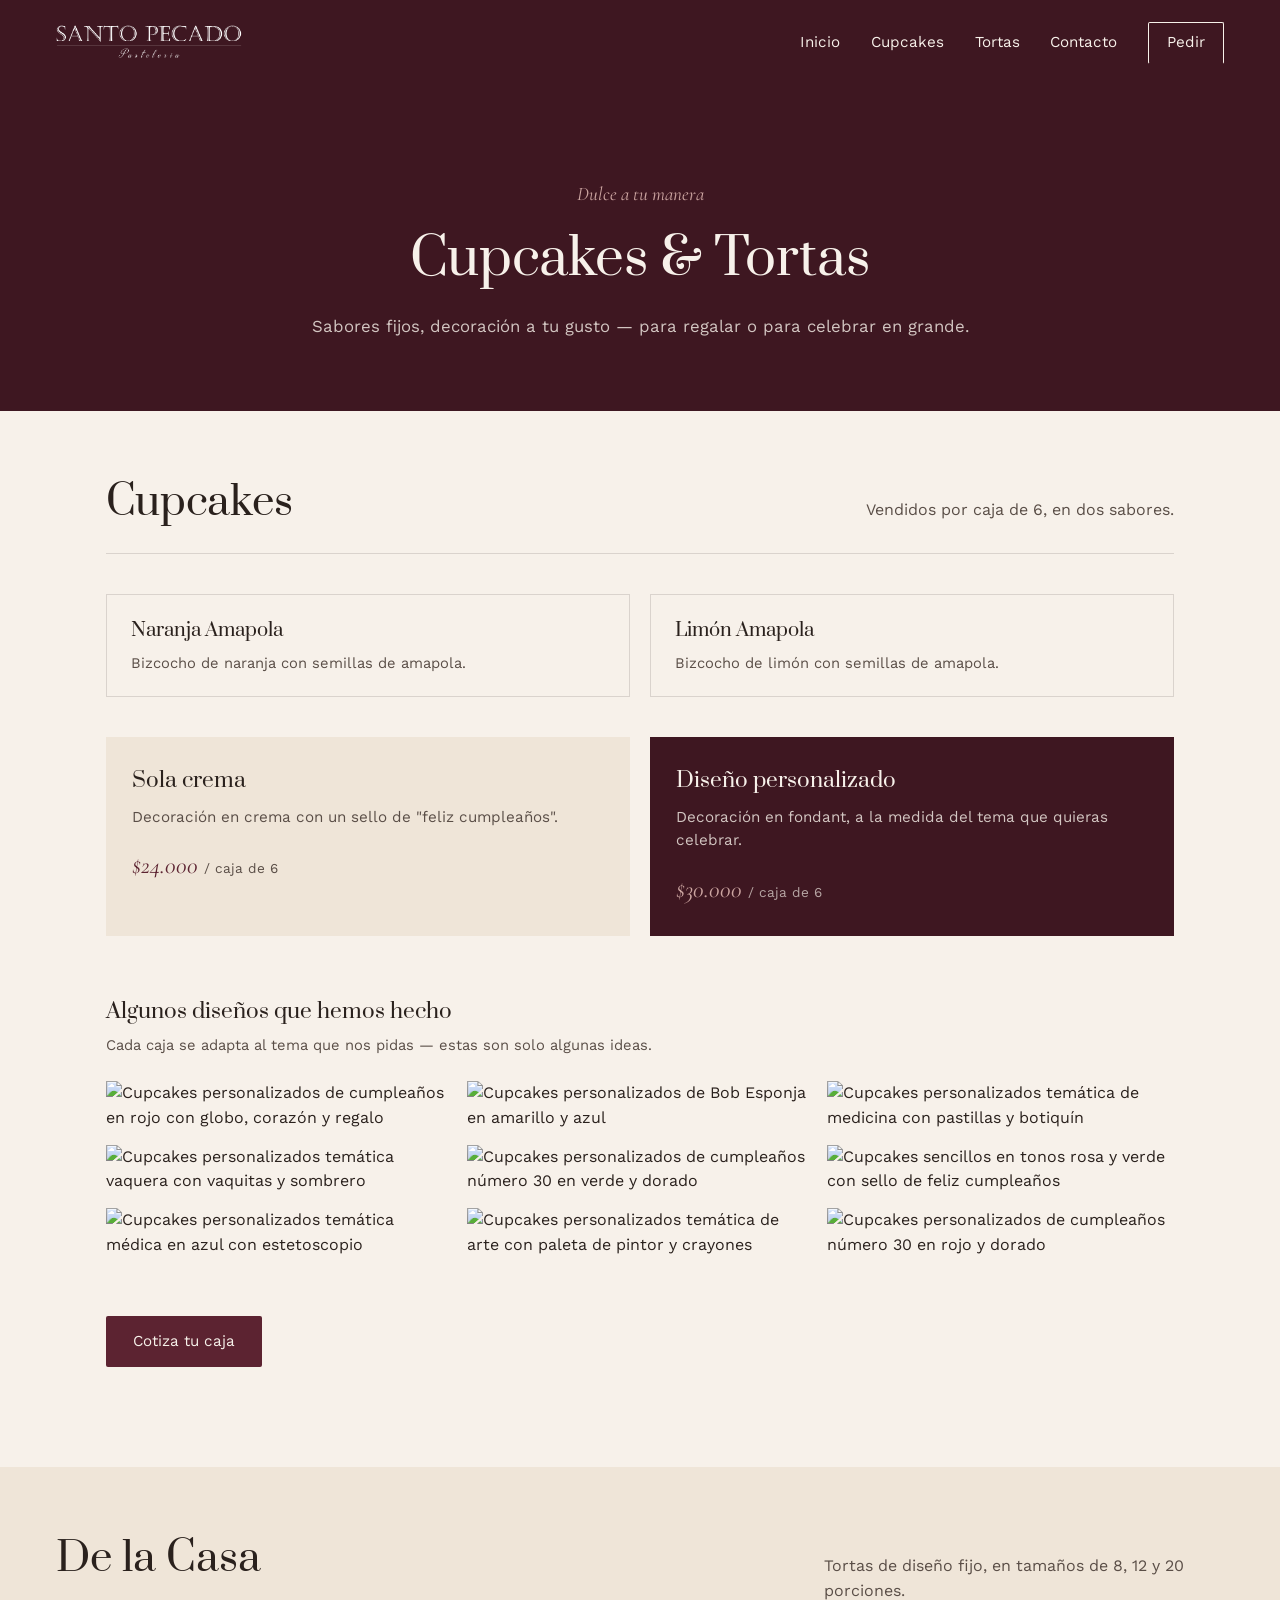
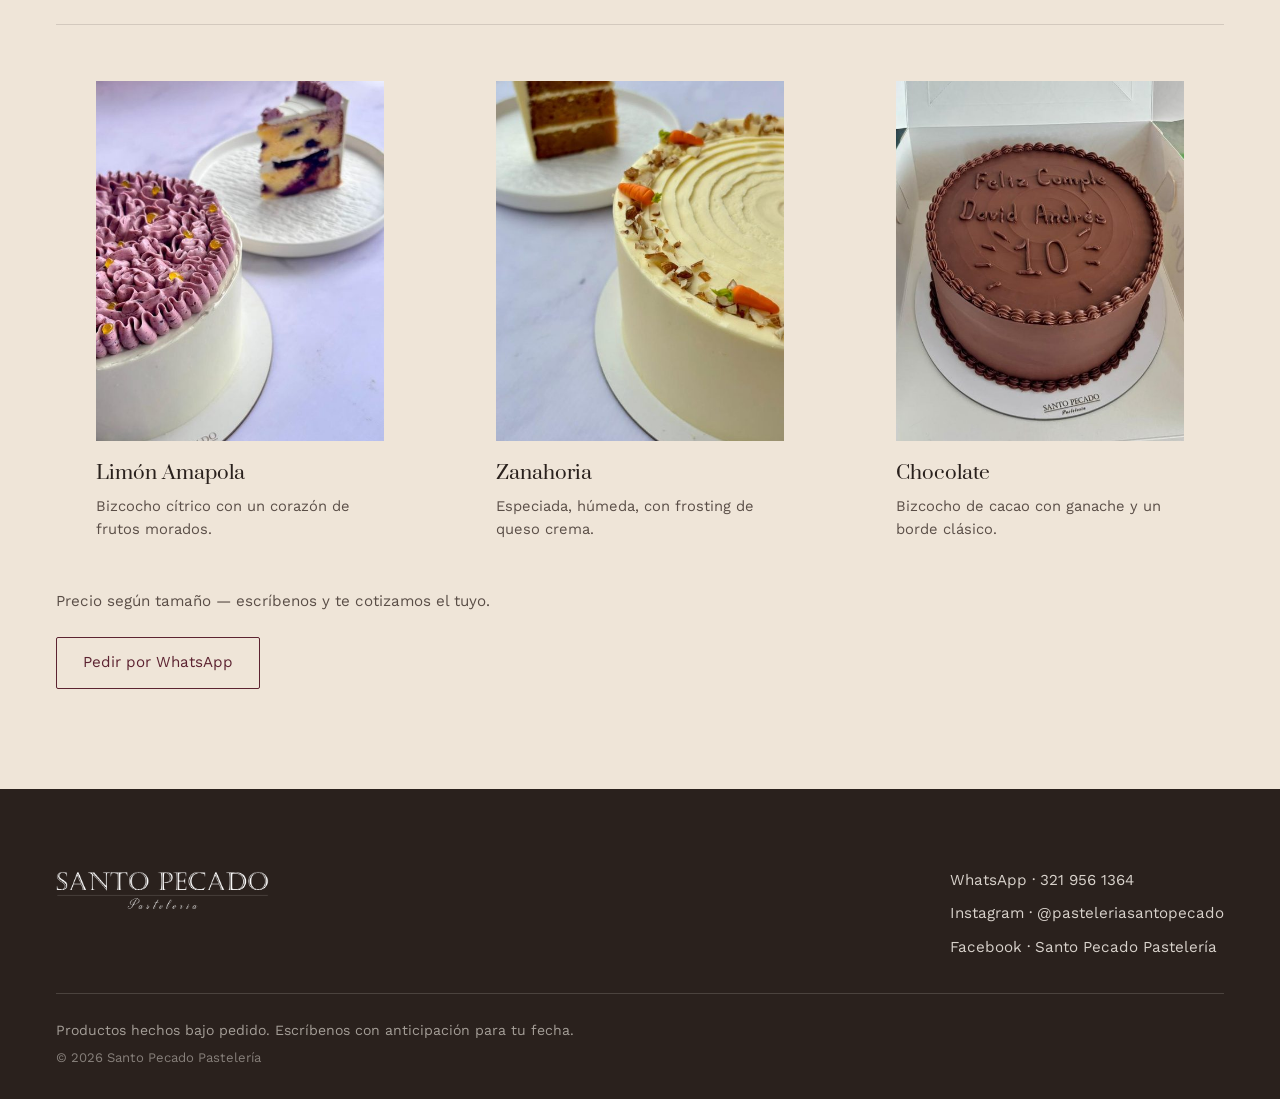
==== productos.html @ 5c71f937 "Add files via upload" ====
<!DOCTYPE html>
<html lang="es">
<head>
<meta charset="UTF-8">
<meta name="viewport" content="width=device-width, initial-scale=1.0">
<title>Cupcakes & Tortas — Santo Pecado Pastelería</title>
<meta name="description" content="Sabores, precios y diseños de cupcakes y tortas de Santo Pecado Pastelería.">
<link rel="preconnect" href="https://fonts.googleapis.com">
<link rel="preconnect" href="https://fonts.gstatic.com" crossorigin>
<link href="https://fonts.googleapis.com/css2?family=Prata&family=Cormorant+Garamond:ital,wght@0,400;0,500;1,400;1,500&family=Work+Sans:wght@300;400;500;600&display=swap" rel="stylesheet">
<link rel="stylesheet" href="styles.css">
</head>
<body>

<header class="site-header" id="siteHeader">
  <a href="index.html" class="wordmark">
    <img src="assets/logo-light.png" alt="Santo Pecado Pastelería" class="logo-img logo-on-dark">
    <img src="assets/logo-dark.png" alt="Santo Pecado Pastelería" class="logo-img logo-on-light">
  </a>
  <button class="nav-toggle" id="navToggle" aria-label="Abrir menú" aria-expanded="false">
    <span></span><span></span><span></span>
  </button>
  <nav class="site-nav" id="siteNav">
    <a href="index.html">Inicio</a>
    <a href="#cupcakes">Cupcakes</a>
    <a href="#tortas">Tortas</a>
    <a href="index.html#contacto">Contacto</a>
    <a href="https://wa.me/573219561364?text=Hola%20Santo%20Pecado%2C%20quiero%20hacer%20un%20pedido" class="nav-cta" target="_blank" rel="noopener">Pedir</a>
  </nav>
</header>

<main id="top">

  <section class="page-hero">
    <div class="page-hero-inner">
      <p class="eyebrow-script">Dulce a tu manera</p>
      <h1>Cupcakes &amp; Tortas</h1>
      <p class="hero-copy-dark">Sabores fijos, decoración a tu gusto — para regalar o para celebrar en grande.</p>
    </div>
  </section>

  <section class="section" id="cupcakes">
    <div class="section-head">
      <h2>Cupcakes</h2>
      <p>Vendidos por caja de 6, en dos sabores.</p>
    </div>

    <div class="flavor-row">
      <div class="flavor-chip">
        <h3>Naranja Amapola</h3>
        <p>Bizcocho de naranja con semillas de amapola.</p>
      </div>
      <div class="flavor-chip">
        <h3>Limón Amapola</h3>
        <p>Bizcocho de limón con semillas de amapola.</p>
      </div>
    </div>

    <div class="cc-pricing">
      <article class="cc-price-card">
        <h3>Sola crema</h3>
        <p>Decoración en crema con un sello de "feliz cumpleaños".</p>
        <span class="price">$24.000 <small>/ caja de 6</small></span>
      </article>
      <article class="cc-price-card featured">
        <h3>Diseño personalizado</h3>
        <p>Decoración en fondant, a la medida del tema que quieras celebrar.</p>
        <span class="price">$30.000 <small>/ caja de 6</small></span>
      </article>
    </div>

    <div class="gallery-head">
      <h3>Algunos diseños que hemos hecho</h3>
      <p>Cada caja se adapta al tema que nos pidas — estas son solo algunas ideas.</p>
    </div>
    <div class="cc-gallery">
      <img src="assets/cupcakes/cc-rojo-cumple.jpg" alt="Cupcakes personalizados de cumpleaños en rojo con globo, corazón y regalo" loading="lazy">
      <img src="assets/cupcakes/cc-vaquero.jpg" alt="Cupcakes personalizados temática vaquera con vaquitas y sombrero" loading="lazy">
      <img src="assets/cupcakes/cc-medico.jpg" alt="Cupcakes personalizados temática médica en azul con estetoscopio" loading="lazy">
      <img src="assets/cupcakes/cc-bobesponja.jpg" alt="Cupcakes personalizados de Bob Esponja en amarillo y azul" loading="lazy">
      <img src="assets/cupcakes/cc-verde-30.jpg" alt="Cupcakes personalizados de cumpleaños número 30 en verde y dorado" loading="lazy">
      <img src="assets/cupcakes/cc-arte.jpg" alt="Cupcakes personalizados temática de arte con paleta de pintor y crayones" loading="lazy">
      <img src="assets/cupcakes/cc-medicina.jpg" alt="Cupcakes personalizados temática de medicina con pastillas y botiquín" loading="lazy">
      <img src="assets/cupcakes/cc-sencillo.jpg" alt="Cupcakes sencillos en tonos rosa y verde con sello de feliz cumpleaños" loading="lazy">
      <img src="assets/cupcakes/cc-rojo-30.jpg" alt="Cupcakes personalizados de cumpleaños número 30 en rojo y dorado" loading="lazy">
    </div>

    <a href="https://wa.me/573219561364?text=Hola%2C%20quiero%20cotizar%20una%20caja%20de%20cupcakes%20personalizados" class="btn btn-primary-dark" target="_blank" rel="noopener">Cotiza tu caja</a>
  </section>

  <section class="section alt" id="tortas">
    <div class="section-head">
      <h2>De la Casa</h2>
      <p>Tortas de diseño fijo, en tamaños de 8, 12 y 20 porciones.</p>
    </div>
    <div class="cake-grid">

      <figure class="cake-card">
        <img src="assets/torta-limonarandano.jpg" alt="Torta de limón y arándano con frosting morado" loading="lazy">
        <figcaption><h3>Limón Amapola</h3><p>Bizcocho cítrico con un corazón de frutos morados.</p></figcaption>
      </figure>

      <figure class="cake-card">
        <img src="assets/torta-zanahoria.jpg" alt="Torta de zanahoria decorada con nueces y zanahorias de mazapán" loading="lazy">
        <figcaption><h3>Zanahoria</h3><p>Especiada, húmeda, con frosting de queso crema.</p></figcaption>
      </figure>

      <figure class="cake-card">
        <img src="assets/torta-chocolate.jpg" alt="Torta de chocolate con borde decorado" loading="lazy">
        <figcaption><h3>Chocolate</h3><p>Bizcocho de cacao con ganache y un borde clásico.</p></figcaption>
      </figure>

    </div>
    <p class="note">Precio según tamaño — escríbenos y te cotizamos el tuyo.</p>
    <a href="https://wa.me/573219561364?text=Hola%2C%20quiero%20cotizar%20una%20torta" class="btn btn-ghost-dark" target="_blank" rel="noopener">Pedir por WhatsApp</a>
  </section>

</main>

<footer class="site-footer" id="contacto">
  <div class="footer-main">
    <div class="footer-word">
      <img src="assets/logo-light.png" alt="Santo Pecado Pastelería" class="footer-logo">
    </div>
    <div class="footer-links">
      <a href="https://wa.me/573219561364" target="_blank" rel="noopener">WhatsApp · 321 956 1364</a>
      <a href="https://instagram.com/pasteleriasantopecado" target="_blank" rel="noopener">Instagram · @pasteleriasantopecado</a>
      <a href="https://www.facebook.com/" target="_blank" rel="noopener">Facebook · Santo Pecado Pastelería</a>
    </div>
  </div>
  <p class="footer-note">Productos hechos bajo pedido. Escríbenos con anticipación para tu fecha.</p>
  <p class="footer-copy">© 2026 Santo Pecado Pastelería</p>
</footer>

<script src="script.js"></script>
</body>
</html>
---- styles.css ----
:root {
  --cream: #F7F1EA;
  --cream-alt: #EFE5D8;
  --ink: #2A211D;
  --ink-soft: #5A4E47;
  --wine: #5C2331;
  --wine-dark: #3E1721;
  --rose: #CDA6A2;
  --brass: #A9895F;
  --line: rgba(42, 33, 29, 0.14);
  --max: 1180px;
}

* { box-sizing: border-box; }

@media (prefers-reduced-motion: reduce) {
  * { animation: none !important; transition: none !important; }
}

html { scroll-behavior: smooth; }

body {
  margin: 0;
  background: var(--cream);
  color: var(--ink);
  font-family: 'Work Sans', sans-serif;
  font-weight: 400;
  line-height: 1.55;
  -webkit-font-smoothing: antialiased;
}

h1, h2, h3 {
  font-family: 'Prata', serif;
  font-weight: 400;
  color: var(--ink);
  margin: 0;
}

a { color: inherit; text-decoration: none; }

img { display: block; max-width: 100%; }

/* ---------- Header ---------- */

.site-header {
  position: fixed;
  top: 0; left: 0; right: 0;
  z-index: 50;
  display: flex;
  align-items: center;
  justify-content: space-between;
  padding: 22px clamp(20px, 5vw, 56px);
  background: transparent;
  transition: background-color 0.35s ease, padding 0.35s ease, box-shadow 0.35s ease;
}

.site-header.scrolled {
  background: rgba(247, 241, 234, 0.94);
  backdrop-filter: blur(6px);
  padding-top: 14px;
  padding-bottom: 14px;
  box-shadow: 0 1px 0 var(--line);
}

.wordmark { display: flex; align-items: center; }

.logo-img { height: 40px; width: auto; display: block; }
.logo-on-light { display: none; }
.site-header.scrolled .logo-on-dark { display: none; }
.site-header.scrolled .logo-on-light { display: block; }

.site-nav {
  display: flex;
  align-items: center;
  gap: clamp(16px, 2.4vw, 34px);
  font-size: 0.95rem;
  color: var(--cream);
}
.site-header.scrolled .site-nav { color: var(--ink); }

.site-nav a { padding: 4px 0; border-bottom: 1px solid transparent; }
.site-nav a:hover { border-bottom-color: currentColor; }

.nav-cta {
  border: 1px solid currentColor;
  padding: 8px 18px !important;
  border-radius: 2px;
}
.nav-cta:hover { background: currentColor; color: var(--wine); }
.site-header.scrolled .nav-cta:hover { color: var(--cream); }

.nav-toggle {
  display: none;
  flex-direction: column;
  justify-content: center;
  gap: 5px;
  width: 34px; height: 34px;
  background: none;
  border: none;
  cursor: pointer;
  padding: 0;
}
.nav-toggle span {
  display: block;
  height: 1px;
  background: var(--cream);
  width: 100%;
}
.site-header.scrolled .nav-toggle span { background: var(--ink); }

/* ---------- Hero ---------- */

.hero {
  position: relative;
  min-height: 100svh;
  display: flex;
  align-items: flex-end;
  overflow: hidden;
}
.hero-img {
  position: absolute;
  inset: 0;
  width: 100%; height: 100%;
  object-fit: cover;
  object-position: center 30%;
}
.hero-scrim {
  position: absolute;
  inset: 0;
  background: linear-gradient(0deg, rgba(20,10,13,0.72) 0%, rgba(20,10,13,0.35) 42%, rgba(20,10,13,0.12) 65%, rgba(20,10,13,0.28) 100%);
}
.hero-content {
  position: relative;
  z-index: 2;
  color: var(--cream);
  max-width: 620px;
  padding: 0 clamp(20px, 5vw, 56px) clamp(56px, 9vh, 108px);
}
.eyebrow-script {
  font-family: 'Cormorant Garamond', serif;
  font-style: italic;
  font-size: 1.2rem;
  color: var(--rose);
  margin: 0 0 10px;
}
.hero h1 {
  font-size: clamp(2.4rem, 6vw, 4rem);
  line-height: 1.08;
  margin-bottom: 20px;
}
.hero-copy {
  font-size: 1.05rem;
  max-width: 46ch;
  color: rgba(247,241,234,0.9);
  margin: 0 0 30px;
}
.hero-actions { display: flex; gap: 14px; flex-wrap: wrap; }

.btn {
  display: inline-block;
  padding: 13px 26px;
  font-size: 0.95rem;
  border-radius: 2px;
  border: 1px solid transparent;
}
.btn-primary { background: var(--cream); color: var(--wine-dark); }
.btn-primary:hover { background: var(--rose); }
.btn-ghost { border-color: rgba(247,241,234,0.7); color: var(--cream); }
.btn-ghost:hover { background: rgba(247,241,234,0.12); }
.btn-light { border: 1px solid var(--cream); color: var(--cream); margin-top: 8px; }
.btn-light:hover { background: var(--cream); color: var(--wine-dark); }

/* ---------- Intro ---------- */

.intro {
  max-width: 720px;
  margin: 0 auto;
  padding: clamp(70px, 10vw, 120px) 24px clamp(40px, 6vw, 60px);
  text-align: center;
}
.intro-text {
  font-family: 'Cormorant Garamond', serif;
  font-style: italic;
  font-size: clamp(1.25rem, 2.4vw, 1.6rem);
  line-height: 1.5;
  color: var(--ink-soft);
  margin: 0;
}
.divider { display: flex; justify-content: center; margin-top: 40px; }
.divider span {
  width: 60px; height: 1px;
  background: var(--brass);
}

/* ---------- Secondary page hero ---------- */

.page-hero {
  background: var(--wine-dark);
  padding: clamp(150px, 20vh, 220px) clamp(20px, 5vw, 56px) clamp(60px, 8vh, 90px);
  text-align: center;
}
.page-hero-inner { max-width: 680px; margin: 0 auto; }
.page-hero h1 {
  color: var(--cream);
  font-size: clamp(2.2rem, 5vw, 3.2rem);
  margin-bottom: 14px;
}
.hero-copy-dark { color: rgba(247,241,234,0.8); margin: 0; font-size: 1.05rem; }
.page-hero .eyebrow-script { justify-content: center; display: block; }

/* ---------- Cupcakes page ---------- */

.flavor-row {
  display: grid;
  grid-template-columns: repeat(2, 1fr);
  gap: 20px;
  margin-bottom: 40px;
}
.flavor-chip {
  border: 1px solid var(--line);
  padding: 22px 24px;
}
.flavor-chip h3 { font-size: 1.15rem; margin-bottom: 6px; }
.flavor-chip p { margin: 0; color: var(--ink-soft); font-size: 0.92rem; }

.cc-pricing {
  display: grid;
  grid-template-columns: repeat(2, 1fr);
  gap: 20px;
  margin-bottom: 60px;
}
.cc-price-card {
  padding: 28px 26px;
  background: var(--cream-alt);
}
.cc-price-card.featured { background: var(--wine-dark); }
.cc-price-card h3 { font-size: 1.3rem; margin-bottom: 8px; }
.cc-price-card.featured h3 { color: var(--cream); }
.cc-price-card p { color: var(--ink-soft); margin: 0 0 18px; font-size: 0.95rem; }
.cc-price-card.featured p { color: rgba(247,241,234,0.8); }
.cc-price-card .price { font-size: 1.5rem; }
.cc-price-card.featured .price { color: var(--rose); }
.cc-price-card .price small { font-family: 'Work Sans', sans-serif; font-style: normal; font-size: 0.85rem; color: var(--ink-soft); }
.cc-price-card.featured .price small { color: rgba(247,241,234,0.65); }

.gallery-head { margin-bottom: 24px; }
.gallery-head h3 { font-size: 1.3rem; margin-bottom: 6px; }
.gallery-head p { margin: 0; color: var(--ink-soft); font-size: 0.92rem; }

.cc-gallery {
  columns: 3 220px;
  column-gap: 14px;
  margin-bottom: 44px;
}
.cc-gallery img {
  width: 100%;
  margin-bottom: 14px;
  break-inside: avoid;
}

.btn-primary-dark { background: var(--wine); color: var(--cream); }
.btn-primary-dark:hover { background: var(--wine-dark); }
.btn-ghost-dark { border: 1px solid var(--wine); color: var(--wine); margin-top: 8px; }
.btn-ghost-dark:hover { background: var(--wine); color: var(--cream); }

/* ---------- Sections generic ---------- */

.section {
  max-width: var(--max);
  margin: 0 auto;
  padding: clamp(40px, 6vw, 60px) clamp(20px, 5vw, 56px) clamp(70px, 8vw, 100px);
}
.section.alt { background: var(--cream-alt); max-width: none; }
.section.alt > * { max-width: var(--max); margin-left: auto; margin-right: auto; }

.section-head {
  display: flex;
  justify-content: space-between;
  align-items: baseline;
  flex-wrap: wrap;
  gap: 8px 24px;
  border-bottom: 1px solid var(--line);
  padding-bottom: 20px;
  margin-bottom: 40px;
}
.section-head h2 { font-size: clamp(1.9rem, 3.4vw, 2.5rem); }
.section-head p { margin: 0; color: var(--ink-soft); max-width: 40ch; }
.section-head.light { border-bottom-color: rgba(247,241,234,0.25); }
.section-head.light h2, .section-head.light p { color: var(--cream); }
.section-head.light p { opacity: 0.85; }

/* ---------- Los Pecados (galletas) ---------- */

.cookie-row {
  display: grid;
  grid-template-columns: repeat(4, 1fr);
  gap: clamp(18px, 2.4vw, 30px);
}
.cookie-card { border-bottom: 1px solid var(--line); padding-bottom: 18px; }
.cookie-img {
  aspect-ratio: 4/5;
  overflow: hidden;
  margin-bottom: 16px;
  background: var(--cream-alt);
}
.cookie-img img { width: 100%; height: 100%; object-fit: cover; }
.cookie-card h3 { font-size: 1.15rem; margin-bottom: 6px; }
.cookie-card p { font-size: 0.92rem; color: var(--ink-soft); margin: 0 0 10px; min-height: 3em; }
.price { font-family: 'Cormorant Garamond', serif; font-style: italic; font-size: 1.1rem; color: var(--wine); }
.price-inline { font-family: 'Cormorant Garamond', serif; font-style: italic; color: var(--wine); }
.note { margin-top: 34px; color: var(--ink-soft); font-size: 0.95rem; }
.inline-link { color: var(--wine); border-bottom: 1px solid var(--rose); }
.inline-link:hover { border-bottom-color: var(--wine); }

/* ---------- De la Casa (tortas) ---------- */

.cake-grid {
  display: grid;
  grid-template-columns: repeat(3, 1fr);
  gap: clamp(20px, 2.6vw, 32px);
}
.cake-card img { aspect-ratio: 4/5; object-fit: cover; width: 100%; margin-bottom: 18px; }
.cake-card h3 { font-size: 1.2rem; margin-bottom: 6px; }
.cake-card p { margin: 0; color: var(--ink-soft); font-size: 0.92rem; }

/* ---------- Detalles ---------- */

.detalles-grid {
  display: grid;
  grid-template-columns: 1.4fr 1fr;
  gap: clamp(20px, 2.6vw, 32px);
}
.detalle-card img { width: 100%; height: 100%; object-fit: cover; aspect-ratio: 4/3; }
.detalle-card figcaption { margin-top: 18px; }
.detalle-card h3 { font-size: 1.2rem; margin-bottom: 6px; }
.detalle-card p { margin: 0; color: var(--ink-soft); font-size: 0.95rem; max-width: 34ch; }

/* ---------- A Medida (feature) ---------- */

.feature {
  background: var(--wine-dark);
  padding: clamp(60px, 8vw, 100px) clamp(20px, 5vw, 56px);
}
.feature .section-head { max-width: var(--max); margin: 0 auto 40px; }
.medida-grid {
  max-width: var(--max);
  margin: 0 auto;
  display: grid;
  grid-template-columns: repeat(3, 1fr);
  gap: clamp(14px, 2vw, 22px);
}
.medida-grid figure { margin: 0; overflow: hidden; }
.medida-grid img { width: 100%; aspect-ratio: 3/4; object-fit: cover; }
.feature .btn-light { max-width: var(--max); margin-left: auto; margin-right: auto; display: block; width: max-content; margin-top: 44px; }

/* ---------- Essence ---------- */

.essence {
  max-width: var(--max);
  margin: 0 auto;
  padding: clamp(60px, 8vw, 100px) clamp(20px, 5vw, 56px);
  display: grid;
  grid-template-columns: 1.4fr 1fr;
  gap: clamp(30px, 5vw, 60px);
  align-items: start;
}
.essence-text h2 { font-size: clamp(1.9rem, 3.2vw, 2.4rem); margin-bottom: 18px; }
.essence-text p { font-size: 1.05rem; color: var(--ink-soft); max-width: 58ch; }
.essence-text em { font-style: italic; color: var(--wine); }
.values {
  list-style: none;
  margin: 8px 0 0;
  padding: 0;
  border-top: 1px solid var(--line);
}
.values li {
  padding: 14px 0;
  border-bottom: 1px solid var(--line);
  font-family: 'Cormorant Garamond', serif;
  font-size: 1.15rem;
  color: var(--ink-soft);
}

/* ---------- Footer ---------- */

.site-footer {
  background: var(--ink);
  color: var(--cream);
  padding: clamp(50px, 7vw, 80px) clamp(20px, 5vw, 56px) 30px;
}
.footer-main {
  max-width: var(--max);
  margin: 0 auto;
  display: flex;
  justify-content: space-between;
  align-items: flex-start;
  flex-wrap: wrap;
  gap: 30px;
  padding-bottom: 34px;
  border-bottom: 1px solid rgba(247,241,234,0.16);
}
.footer-word { display: flex; flex-direction: column; }
.footer-logo { height: 46px; width: auto; }
.footer-links { display: flex; flex-direction: column; gap: 10px; font-size: 0.95rem; }
.footer-links a { opacity: 0.85; }
.footer-links a:hover { opacity: 1; text-decoration: underline; }
.footer-note {
  max-width: var(--max);
  margin: 26px auto 6px;
  color: rgba(247,241,234,0.6);
  font-size: 0.88rem;
}
.footer-copy {
  max-width: var(--max);
  margin: 0 auto;
  color: rgba(247,241,234,0.45);
  font-size: 0.82rem;
}

/* ---------- Responsive ---------- */

@media (max-width: 900px) {
  .cookie-row { grid-template-columns: repeat(2, 1fr); }
  .cake-grid { grid-template-columns: 1fr 1fr; }
  .cake-grid .cake-card:last-child { grid-column: span 2; }
  .cake-grid .cake-card:last-child img { aspect-ratio: 16/9; }
  .medida-grid { grid-template-columns: repeat(3, 1fr); }
  .essence { grid-template-columns: 1fr; }
}

@media (max-width: 720px) {
  .nav-toggle { display: flex; }
  .site-nav {
    position: fixed;
    top: 0; right: 0;
    height: 100vh;
    width: min(78vw, 320px);
    background: var(--wine-dark);
    color: var(--cream);
    flex-direction: column;
    align-items: flex-start;
    justify-content: center;
    gap: 26px;
    padding: 40px;
    transform: translateX(100%);
    transition: transform 0.4s ease;
  }
  .site-nav.open { transform: translateX(0); }
  .site-nav a { color: var(--cream); font-size: 1.1rem; }
  .nav-cta { align-self: flex-start; }

  .detalles-grid { grid-template-columns: 1fr; }
  .flavor-row { grid-template-columns: 1fr; }
  .cc-pricing { grid-template-columns: 1fr; }
  .cc-gallery { columns: 2 160px; }
  .cookie-row { grid-template-columns: repeat(2, 1fr); }
  .cake-grid { grid-template-columns: 1fr; }
  .cake-grid .cake-card:last-child { grid-column: auto; }
  .cake-grid .cake-card:last-child img { aspect-ratio: 4/5; }
  .medida-grid { grid-template-columns: 1fr; }
  .footer-main { flex-direction: column; }
}
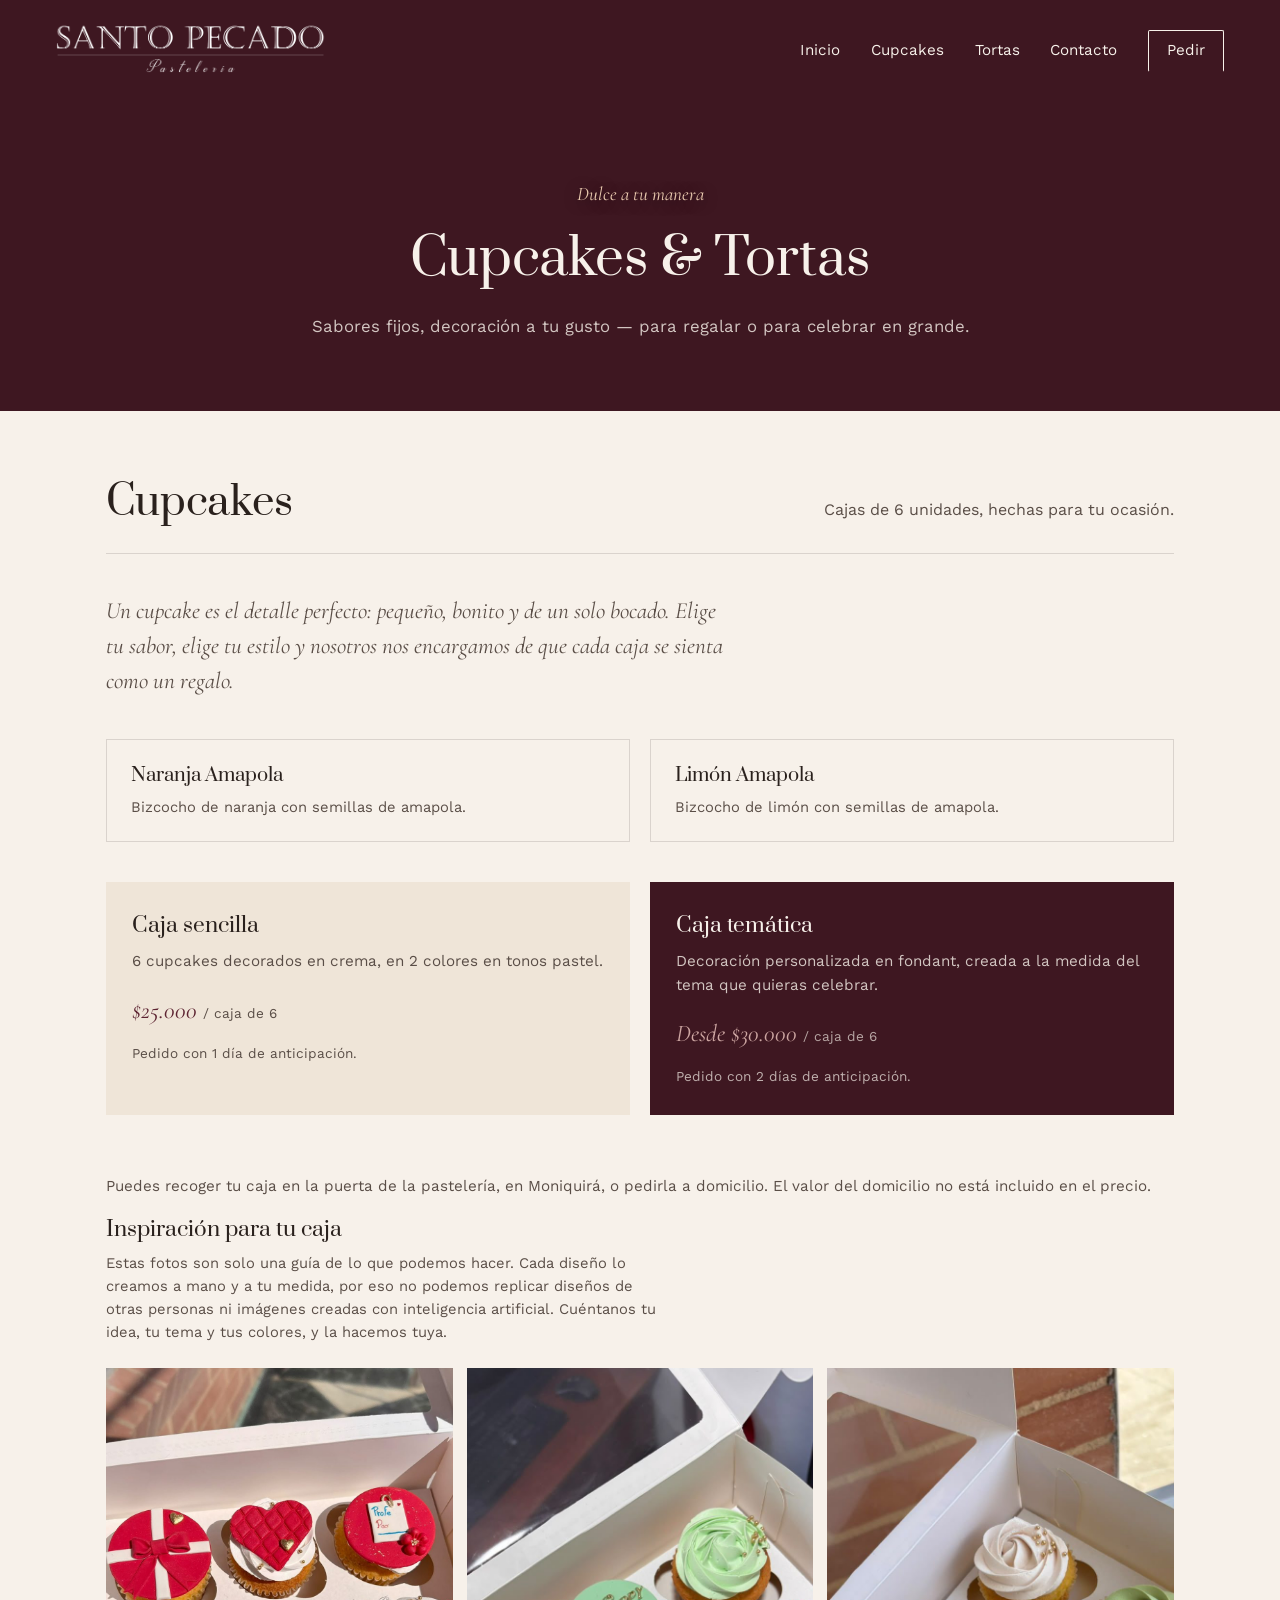
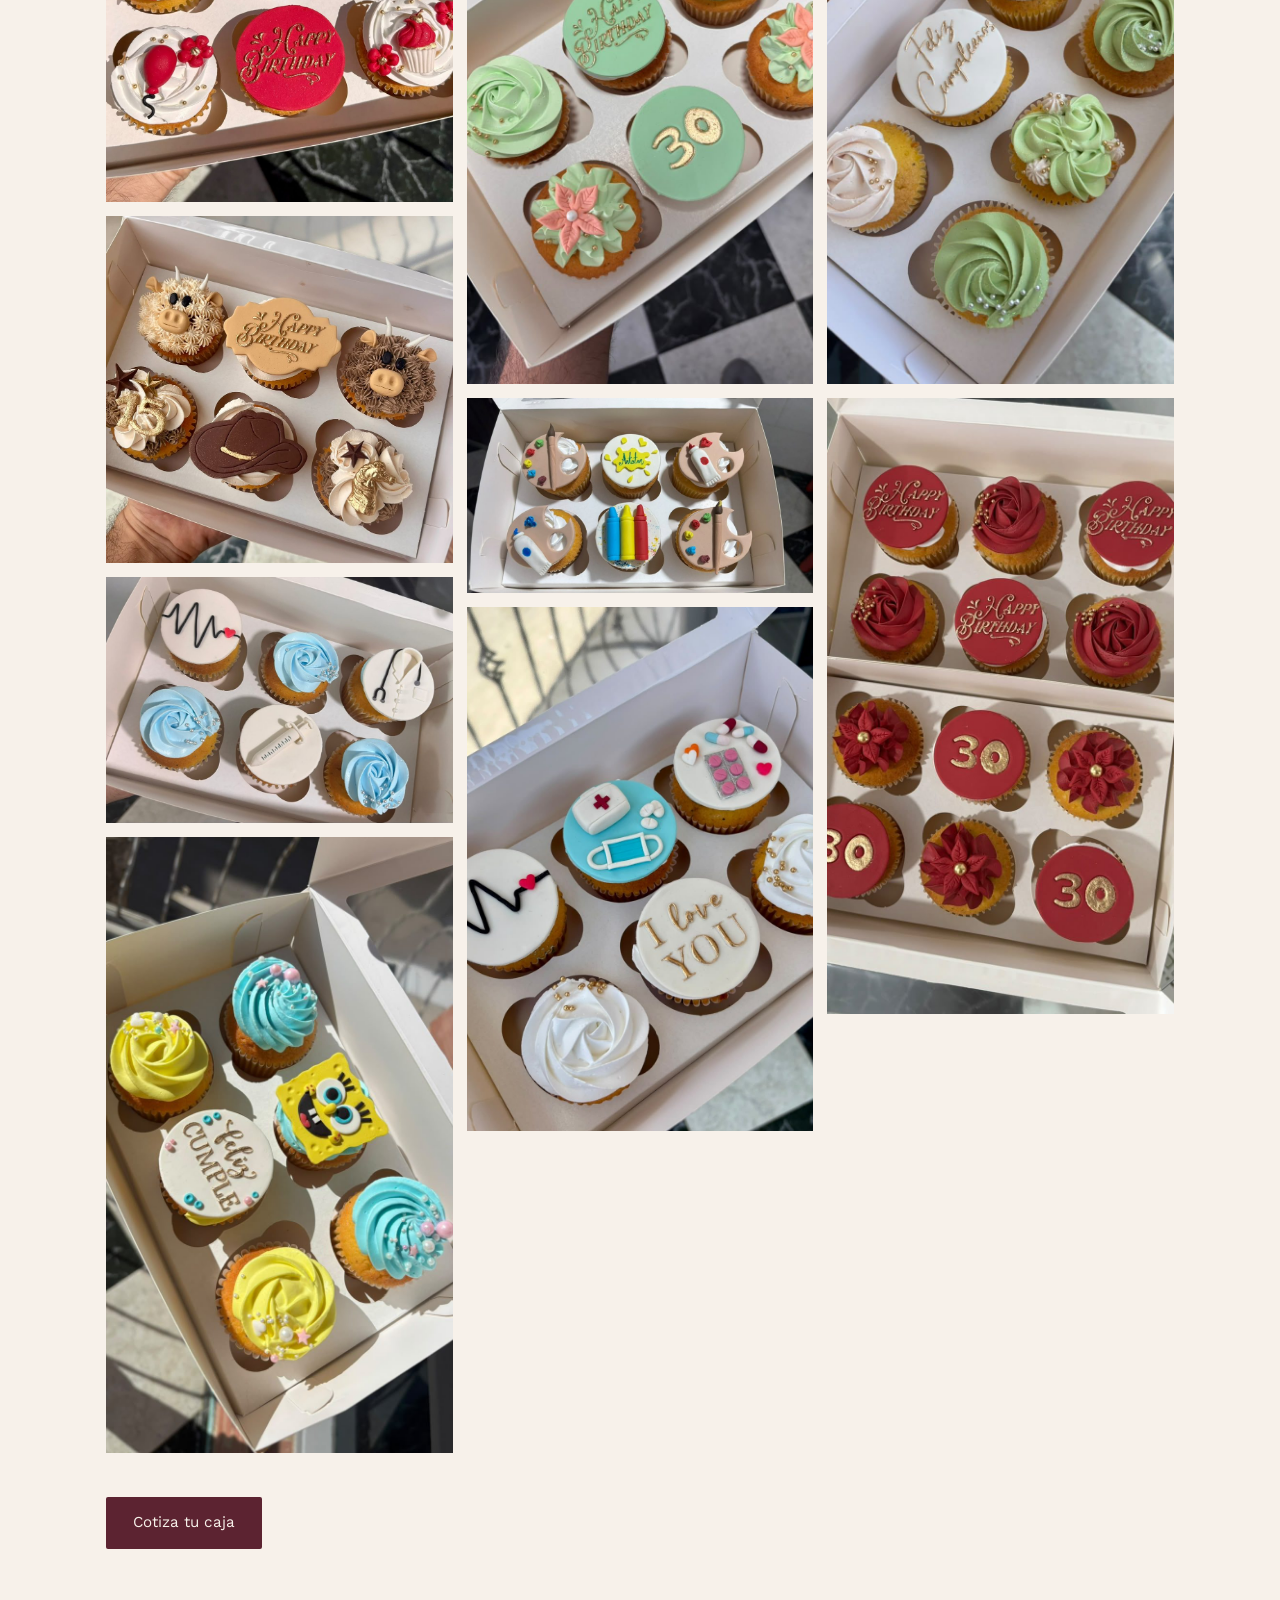
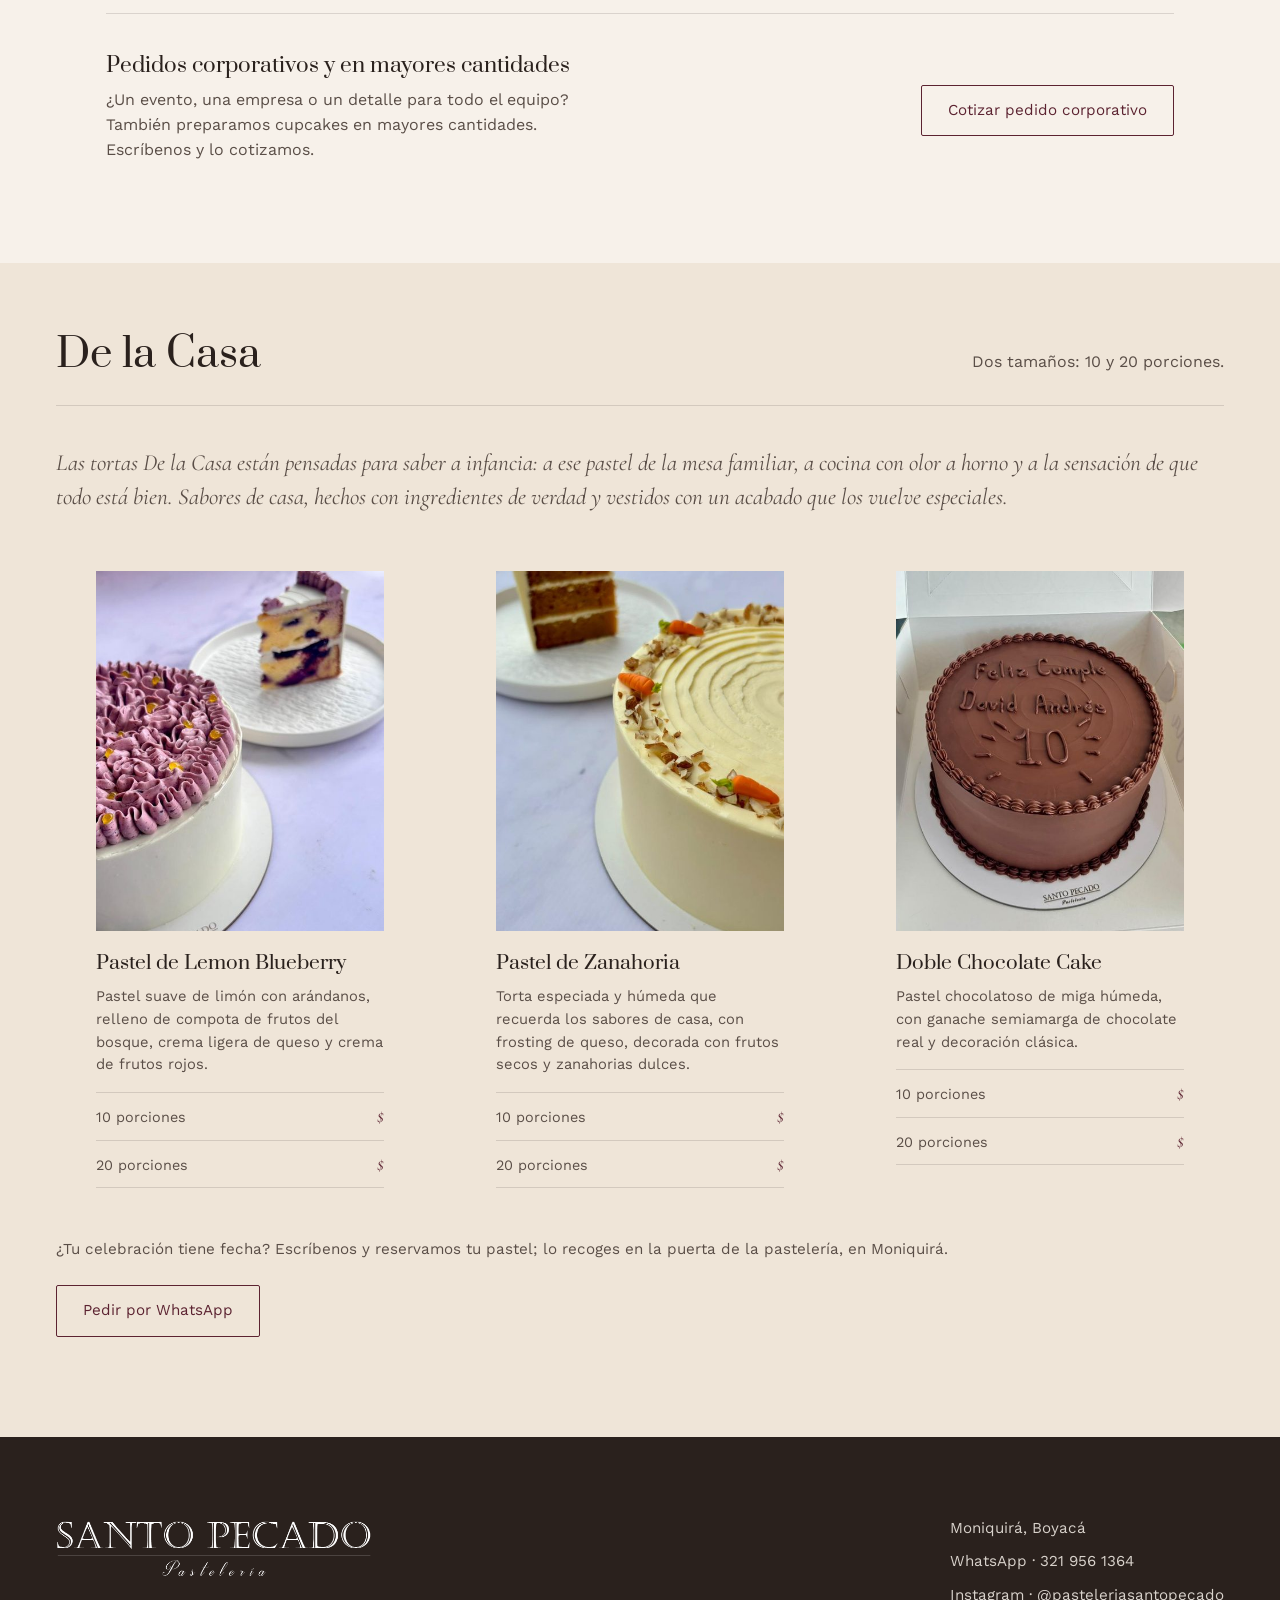
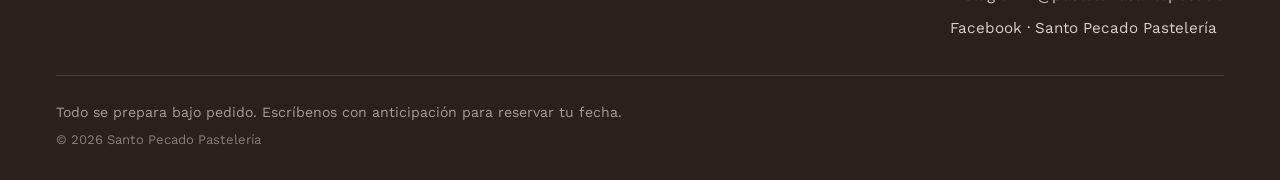
==== commit 92f0b88a: "Add files via upload" ====
--- a/productos.html
+++ b/productos.html
@@ -42,8 +42,10 @@
   <section class="section" id="cupcakes">
     <div class="section-head">
       <h2>Cupcakes</h2>
-      <p>Vendidos por caja de 6, en dos sabores.</p>
+      <p>Cajas de 6 unidades, hechas para tu ocasión.</p>
     </div>
+
+    <p class="section-lead">Un cupcake es el detalle perfecto: pequeño, bonito y de un solo bocado. Elige tu sabor, elige tu estilo y nosotros nos encargamos de que cada caja se sienta como un regalo.</p>
 
     <div class="flavor-row">
       <div class="flavor-chip">
@@ -58,20 +60,23 @@
 
     <div class="cc-pricing">
       <article class="cc-price-card">
-        <h3>Sola crema</h3>
-        <p>Decoración en crema con un sello de "feliz cumpleaños".</p>
-        <span class="price">$24.000 <small>/ caja de 6</small></span>
+        <h3>Caja sencilla</h3>
+        <p>6 cupcakes decorados en crema, en 2 colores en tonos pastel.</p>
+        <span class="price">$25.000 <small>/ caja de 6</small></span>
+        <span class="lead-time">Pedido con 1 día de anticipación.</span>
       </article>
       <article class="cc-price-card featured">
-        <h3>Diseño personalizado</h3>
-        <p>Decoración en fondant, a la medida del tema que quieras celebrar.</p>
-        <span class="price">$30.000 <small>/ caja de 6</small></span>
+        <h3>Caja temática</h3>
+        <p>Decoración personalizada en fondant, creada a la medida del tema que quieras celebrar.</p>
+        <span class="price">Desde $30.000 <small>/ caja de 6</small></span>
+        <span class="lead-time">Pedido con 2 días de anticipación.</span>
       </article>
     </div>
+    <p class="note">Puedes recoger tu caja en la puerta de la pastelería, en Moniquirá, o pedirla a domicilio. El valor del domicilio no está incluido en el precio.</p>
 
     <div class="gallery-head">
-      <h3>Algunos diseños que hemos hecho</h3>
-      <p>Cada caja se adapta al tema que nos pidas — estas son solo algunas ideas.</p>
+      <h3>Inspiración para tu caja</h3>
+      <p>Estas fotos son solo una guía de lo que podemos hacer. Cada diseño lo creamos a mano y a tu medida, por eso no podemos replicar diseños de otras personas ni imágenes creadas con inteligencia artificial. Cuéntanos tu idea, tu tema y tus colores, y la hacemos tuya.</p>
     </div>
     <div class="cc-gallery">
       <img src="assets/cupcakes/cc-rojo-cumple.jpg" alt="Cupcakes personalizados de cumpleaños en rojo con globo, corazón y regalo" loading="lazy">
@@ -85,33 +90,63 @@
       <img src="assets/cupcakes/cc-rojo-30.jpg" alt="Cupcakes personalizados de cumpleaños número 30 en rojo y dorado" loading="lazy">
     </div>
 
-    <a href="https://wa.me/573219561364?text=Hola%2C%20quiero%20cotizar%20una%20caja%20de%20cupcakes%20personalizados" class="btn btn-primary-dark" target="_blank" rel="noopener">Cotiza tu caja</a>
+    <a href="https://wa.me/573219561364?text=Hola%2C%20quiero%20cotizar%20una%20caja%20de%20cupcakes" class="btn btn-primary-dark" target="_blank" rel="noopener">Cotiza tu caja</a>
+
+    <div class="corp-block">
+      <div>
+        <h3>Pedidos corporativos y en mayores cantidades</h3>
+        <p>¿Un evento, una empresa o un detalle para todo el equipo? También preparamos cupcakes en mayores cantidades. Escríbenos y lo cotizamos.</p>
+      </div>
+      <a href="https://wa.me/573219561364?text=Hola%2C%20quiero%20cotizar%20un%20pedido%20corporativo%20o%20en%20mayor%20cantidad" class="btn btn-ghost-dark" target="_blank" rel="noopener">Cotizar pedido corporativo</a>
+    </div>
   </section>
 
   <section class="section alt" id="tortas">
     <div class="section-head">
       <h2>De la Casa</h2>
-      <p>Tortas de diseño fijo, en tamaños de 8, 12 y 20 porciones.</p>
+      <p>Dos tamaños: 10 y 20 porciones.</p>
     </div>
+    <p class="section-lead">Las tortas De la Casa están pensadas para saber a infancia: a ese pastel de la mesa familiar, a cocina con olor a horno y a la sensación de que todo está bien. Sabores de casa, hechos con ingredientes de verdad y vestidos con un acabado que los vuelve especiales.</p>
     <div class="cake-grid">
 
       <figure class="cake-card">
-        <img src="assets/torta-limonarandano.jpg" alt="Torta de limón y arándano con frosting morado" loading="lazy">
-        <figcaption><h3>Limón Amapola</h3><p>Bizcocho cítrico con un corazón de frutos morados.</p></figcaption>
+        <img src="assets/torta-limonarandano.jpg" alt="Pastel de Lemon Blueberry con crema de frutos rojos" loading="lazy">
+        <figcaption>
+          <h3>Pastel de Lemon Blueberry</h3>
+          <p>Pastel suave de limón con arándanos, relleno de compota de frutos del bosque, crema ligera de queso y crema de frutos rojos.</p>
+          <ul class="cake-sizes">
+            <li><span>10 porciones</span><span class="price-slot">$</span></li>
+            <li><span>20 porciones</span><span class="price-slot">$</span></li>
+          </ul>
+        </figcaption>
       </figure>
 
       <figure class="cake-card">
-        <img src="assets/torta-zanahoria.jpg" alt="Torta de zanahoria decorada con nueces y zanahorias de mazapán" loading="lazy">
-        <figcaption><h3>Zanahoria</h3><p>Especiada, húmeda, con frosting de queso crema.</p></figcaption>
+        <img src="assets/torta-zanahoria.jpg" alt="Pastel de zanahoria decorado con frutos secos y zanahorias dulces" loading="lazy">
+        <figcaption>
+          <h3>Pastel de Zanahoria</h3>
+          <p>Torta especiada y húmeda que recuerda los sabores de casa, con frosting de queso, decorada con frutos secos y zanahorias dulces.</p>
+          <ul class="cake-sizes">
+            <li><span>10 porciones</span><span class="price-slot">$</span></li>
+            <li><span>20 porciones</span><span class="price-slot">$</span></li>
+          </ul>
+        </figcaption>
       </figure>
 
       <figure class="cake-card">
-        <img src="assets/torta-chocolate.jpg" alt="Torta de chocolate con borde decorado" loading="lazy">
-        <figcaption><h3>Chocolate</h3><p>Bizcocho de cacao con ganache y un borde clásico.</p></figcaption>
+        <img src="assets/torta-chocolate.jpg" alt="Doble Chocolate Cake con ganache y decoración clásica" loading="lazy">
+        <figcaption>
+          <h3>Doble Chocolate Cake</h3>
+          <p>Pastel chocolatoso de miga húmeda, con ganache semiamarga de chocolate real y decoración clásica.</p>
+          <ul class="cake-sizes">
+            <li><span>10 porciones</span><span class="price-slot">$</span></li>
+            <li><span>20 porciones</span><span class="price-slot">$</span></li>
+          </ul>
+        </figcaption>
       </figure>
 
     </div>
-    <p class="note">Precio según tamaño — escríbenos y te cotizamos el tuyo.</p>
+    <p class="note">¿Tu celebración tiene fecha? Escríbenos y reservamos tu pastel; lo recoges en la puerta de la pastelería, en Moniquirá.</p>
     <a href="https://wa.me/573219561364?text=Hola%2C%20quiero%20cotizar%20una%20torta" class="btn btn-ghost-dark" target="_blank" rel="noopener">Pedir por WhatsApp</a>
   </section>
 
@@ -123,12 +158,13 @@
       <img src="assets/logo-light.png" alt="Santo Pecado Pastelería" class="footer-logo">
     </div>
     <div class="footer-links">
+      <span class="footer-place">Moniquirá, Boyacá</span>
       <a href="https://wa.me/573219561364" target="_blank" rel="noopener">WhatsApp · 321 956 1364</a>
       <a href="https://instagram.com/pasteleriasantopecado" target="_blank" rel="noopener">Instagram · @pasteleriasantopecado</a>
       <a href="https://www.facebook.com/" target="_blank" rel="noopener">Facebook · Santo Pecado Pastelería</a>
     </div>
   </div>
-  <p class="footer-note">Productos hechos bajo pedido. Escríbenos con anticipación para tu fecha.</p>
+  <p class="footer-note">Todo se prepara bajo pedido. Escríbenos con anticipación para reservar tu fecha.</p>
   <p class="footer-copy">© 2026 Santo Pecado Pastelería</p>
 </footer>
 
--- a/styles.css
+++ b/styles.css
@@ -64,10 +64,11 @@
 
 .wordmark { display: flex; align-items: center; }
 
-.logo-img { height: 40px; width: auto; display: block; }
+.logo-img { height: 58px; width: auto; display: block; }
 .logo-on-light { display: none; }
 .site-header.scrolled .logo-on-dark { display: none; }
 .site-header.scrolled .logo-on-light { display: block; }
+.site-header.scrolled .logo-img { height: 46px; }
 
 .site-nav {
   display: flex;
@@ -127,7 +128,7 @@
 .hero-scrim {
   position: absolute;
   inset: 0;
-  background: linear-gradient(0deg, rgba(20,10,13,0.72) 0%, rgba(20,10,13,0.35) 42%, rgba(20,10,13,0.12) 65%, rgba(20,10,13,0.28) 100%);
+  background: linear-gradient(0deg, rgba(20,10,13,0.88) 0%, rgba(20,10,13,0.55) 45%, rgba(20,10,13,0.2) 68%, rgba(20,10,13,0.35) 100%);
 }
 .hero-content {
   position: relative;
@@ -140,19 +141,22 @@
   font-family: 'Cormorant Garamond', serif;
   font-style: italic;
   font-size: 1.2rem;
-  color: var(--rose);
+  color: #EBCBB0;
+  text-shadow: 0 2px 14px rgba(0,0,0,0.55);
   margin: 0 0 10px;
 }
 .hero h1 {
   font-size: clamp(2.4rem, 6vw, 4rem);
   line-height: 1.08;
   margin-bottom: 20px;
+  text-shadow: 0 2px 18px rgba(0,0,0,0.45);
 }
 .hero-copy {
   font-size: 1.05rem;
   max-width: 46ch;
   color: rgba(247,241,234,0.9);
   margin: 0 0 30px;
+  text-shadow: 0 1px 10px rgba(0,0,0,0.4);
 }
 .hero-actions { display: flex; gap: 14px; flex-wrap: wrap; }
 
@@ -329,8 +333,10 @@
   display: grid;
   grid-template-columns: 1.4fr 1fr;
   gap: clamp(20px, 2.6vw, 32px);
-}
-.detalle-card img { width: 100%; height: 100%; object-fit: cover; aspect-ratio: 4/3; }
+  align-items: start;
+}
+.detalle-card img { width: 100%; object-fit: cover; aspect-ratio: 4/3; display: block; }
+.detalle-card { align-self: start; }
 .detalle-card figcaption { margin-top: 18px; }
 .detalle-card h3 { font-size: 1.2rem; margin-bottom: 6px; }
 .detalle-card p { margin: 0; color: var(--ink-soft); font-size: 0.95rem; max-width: 34ch; }
@@ -400,7 +406,7 @@
   border-bottom: 1px solid rgba(247,241,234,0.16);
 }
 .footer-word { display: flex; flex-direction: column; }
-.footer-logo { height: 46px; width: auto; }
+.footer-logo { height: 68px; width: auto; }
 .footer-links { display: flex; flex-direction: column; gap: 10px; font-size: 0.95rem; }
 .footer-links a { opacity: 0.85; }
 .footer-links a:hover { opacity: 1; text-decoration: underline; }
@@ -416,6 +422,48 @@
   color: rgba(247,241,234,0.45);
   font-size: 0.82rem;
 }
+
+/* ---------- Texto de apertura de sección y precios de tortas ---------- */
+
+.section-lead {
+  font-family: 'Cormorant Garamond', serif;
+  font-style: italic;
+  font-size: clamp(1.2rem, 2.2vw, 1.45rem);
+  line-height: 1.5;
+  color: var(--ink-soft);
+  max-width: 62ch;
+  margin: 0 0 40px;
+}
+.cake-sizes { list-style: none; margin: 16px 0 0; padding: 0; }
+.cake-sizes li {
+  display: flex;
+  justify-content: space-between;
+  align-items: baseline;
+  padding: 9px 0;
+  border-top: 1px solid var(--line);
+  font-size: 0.9rem;
+  color: var(--ink-soft);
+}
+.cake-sizes li:last-child { border-bottom: 1px solid var(--line); }
+.price-slot { font-family: 'Cormorant Garamond', serif; font-style: italic; font-size: 1.15rem; color: var(--wine); }
+
+/* ---------- Cupcakes: anticipación, nota de inspiración y pedidos corporativos ---------- */
+
+.cc-price-card .lead-time { display: block; margin-top: 14px; font-size: 0.85rem; color: var(--ink-soft); }
+.cc-price-card.featured .lead-time { color: rgba(247,241,234,0.7); }
+.gallery-head p { max-width: 62ch; }
+.corp-block {
+  margin-top: 64px;
+  padding-top: 36px;
+  border-top: 1px solid var(--line);
+  display: flex;
+  justify-content: space-between;
+  align-items: center;
+  flex-wrap: wrap;
+  gap: 20px 40px;
+}
+.corp-block h3 { font-size: 1.3rem; margin-bottom: 6px; }
+.corp-block p { margin: 0; color: var(--ink-soft); max-width: 52ch; }
 
 /* ---------- Responsive ---------- */
 
@@ -460,3 +508,18 @@
   .medida-grid { grid-template-columns: 1fr; }
   .footer-main { flex-direction: column; }
 }
+
+/* ---------- Cómo pedir y lugar ---------- */
+
+.how-grid {
+  display: grid;
+  grid-template-columns: repeat(4, 1fr);
+  gap: clamp(20px, 3vw, 36px);
+}
+.how-item { border-top: 1px solid var(--line); padding-top: 18px; }
+.how-item h3 { font-size: 1.1rem; margin-bottom: 8px; }
+.how-item p { margin: 0; color: var(--ink-soft); font-size: 0.92rem; }
+.how-cta { margin-top: 40px; }
+.footer-place { opacity: 0.85; font-size: 0.95rem; }
+@media (max-width: 900px) { .how-grid { grid-template-columns: 1fr 1fr; } }
+@media (max-width: 720px) { .how-grid { grid-template-columns: 1fr; } }
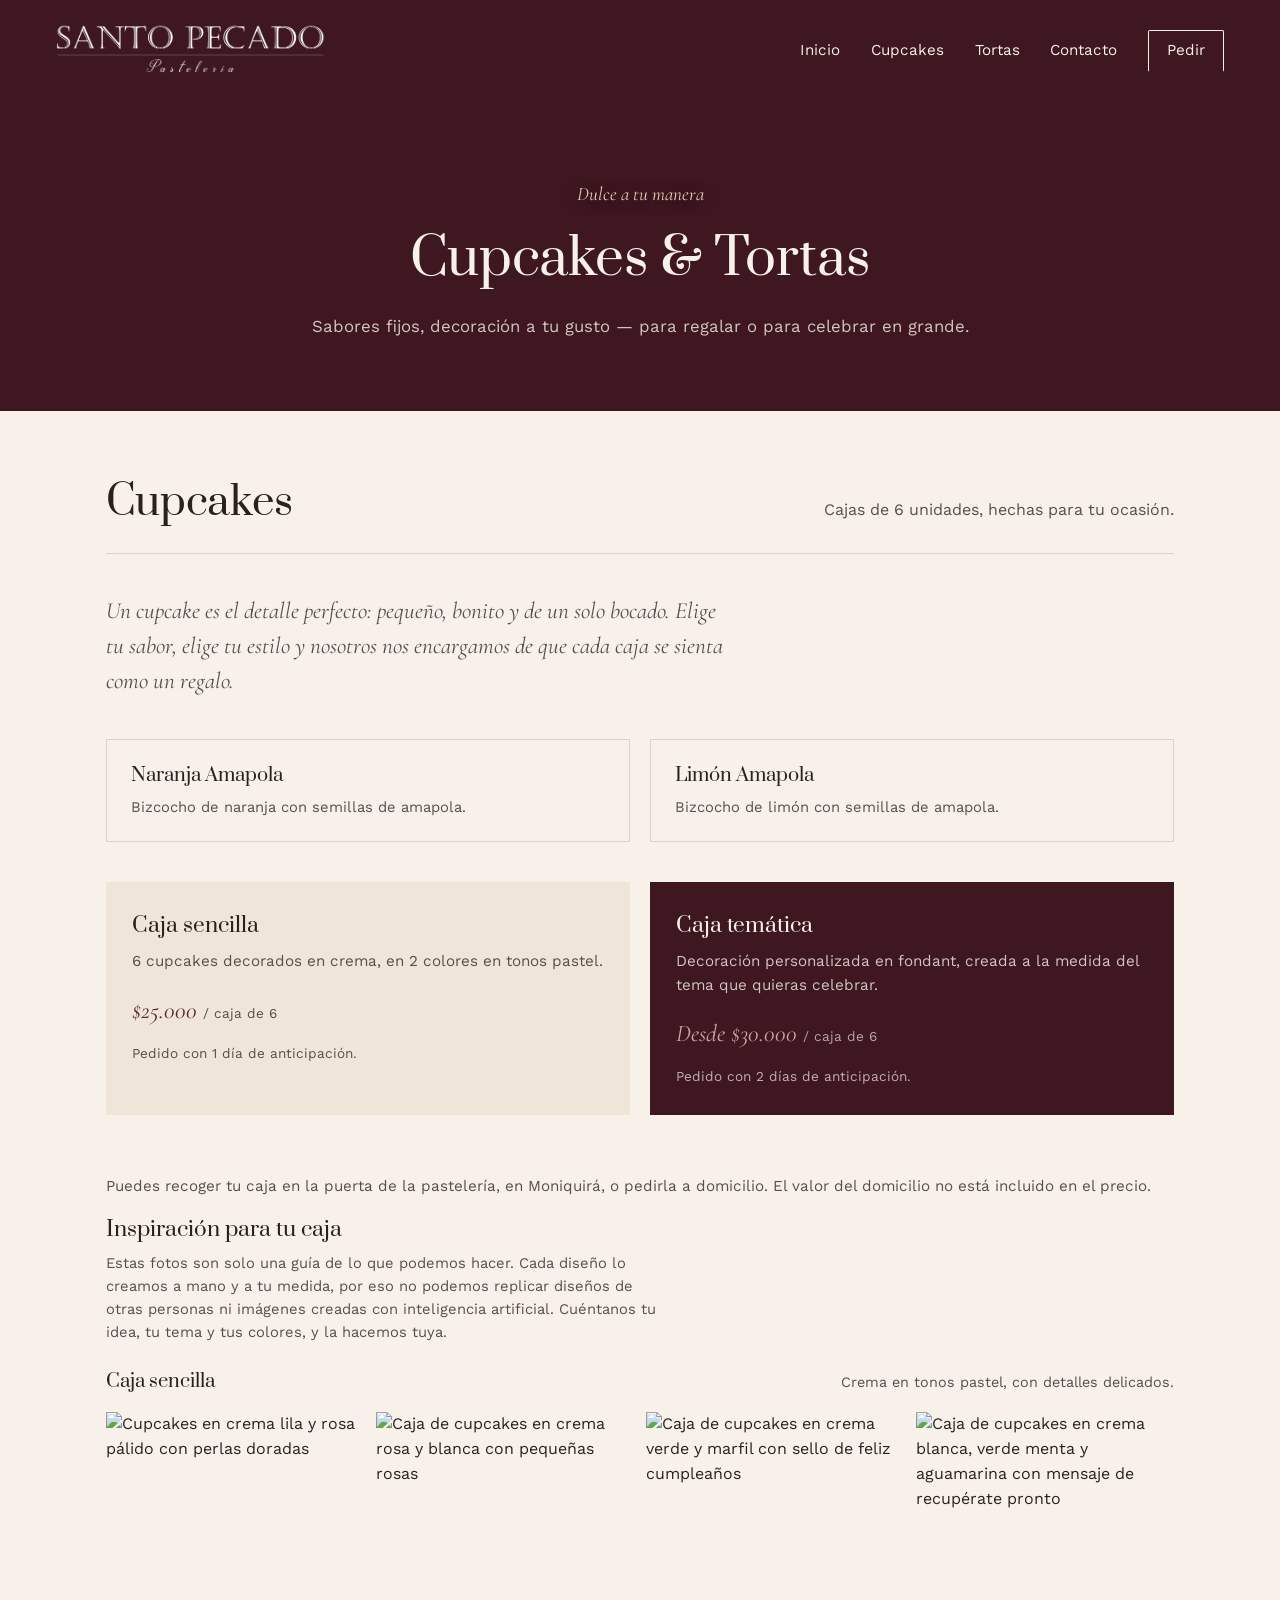
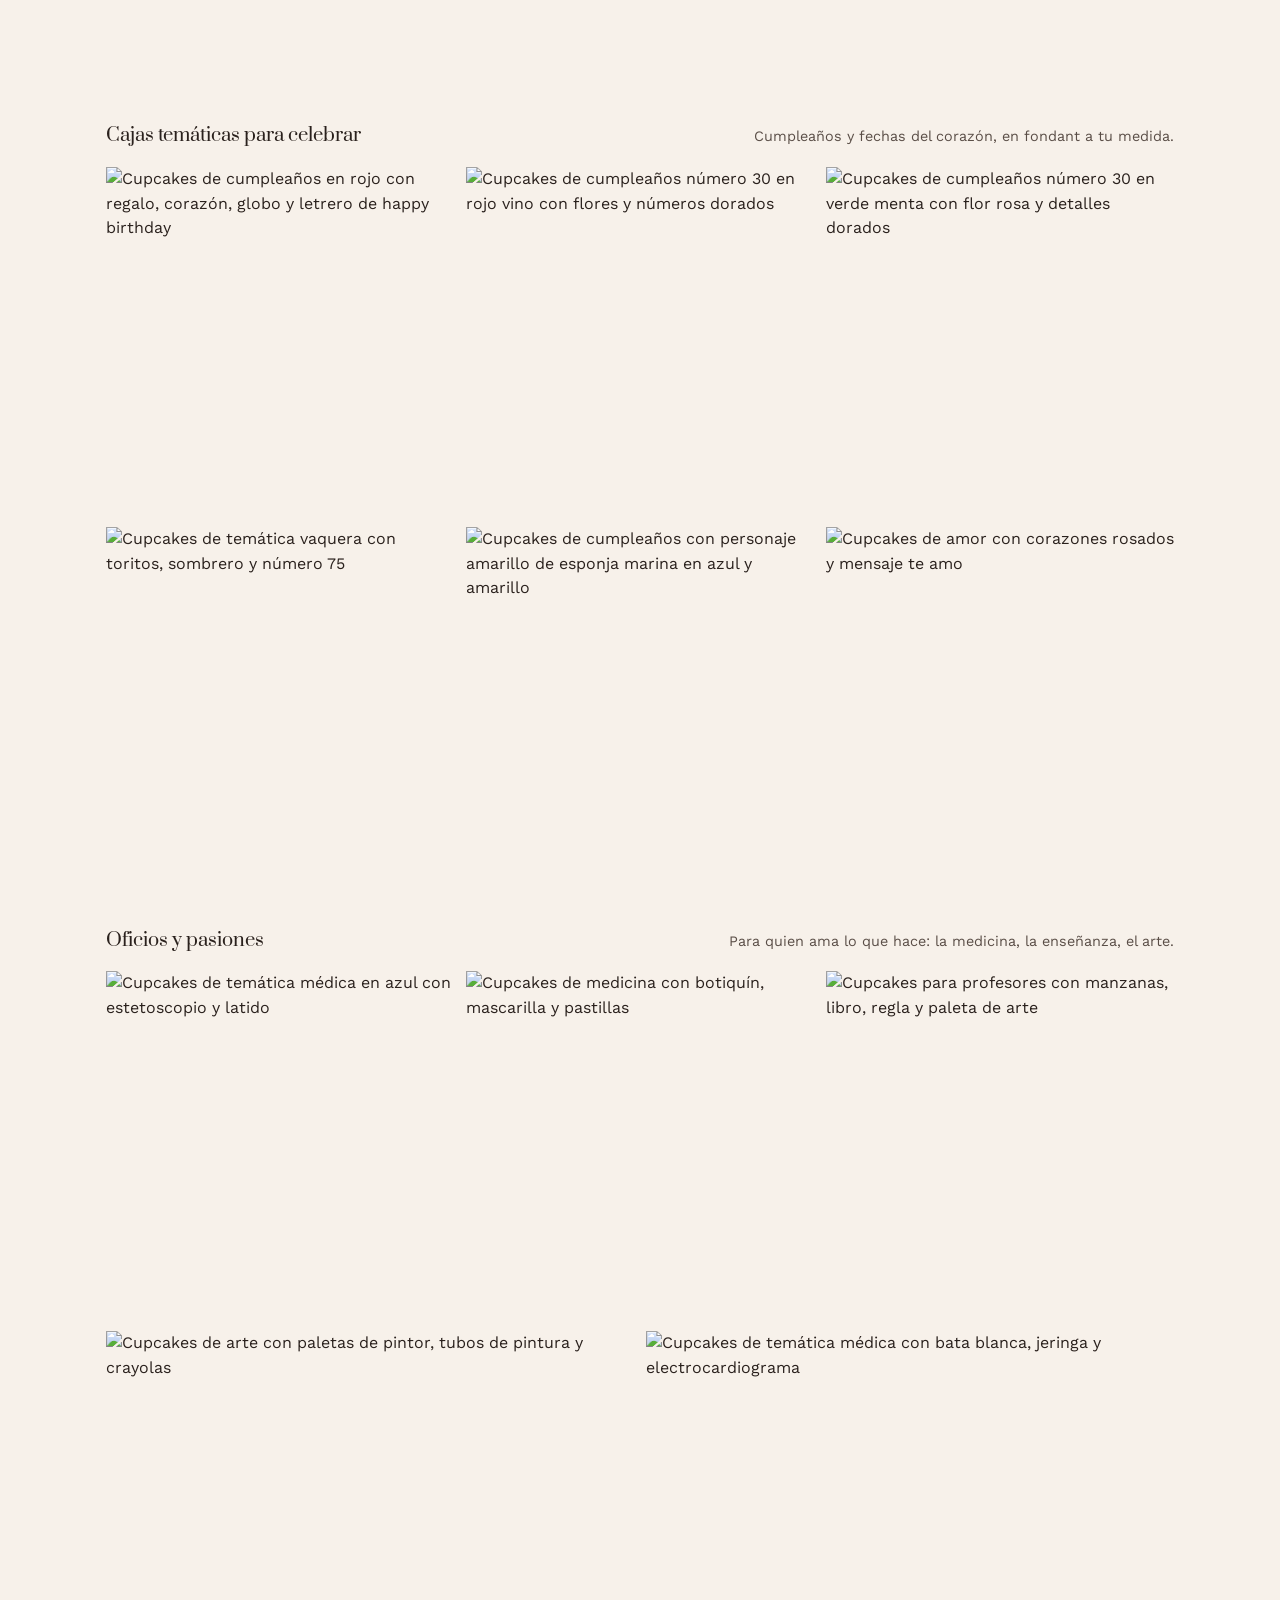
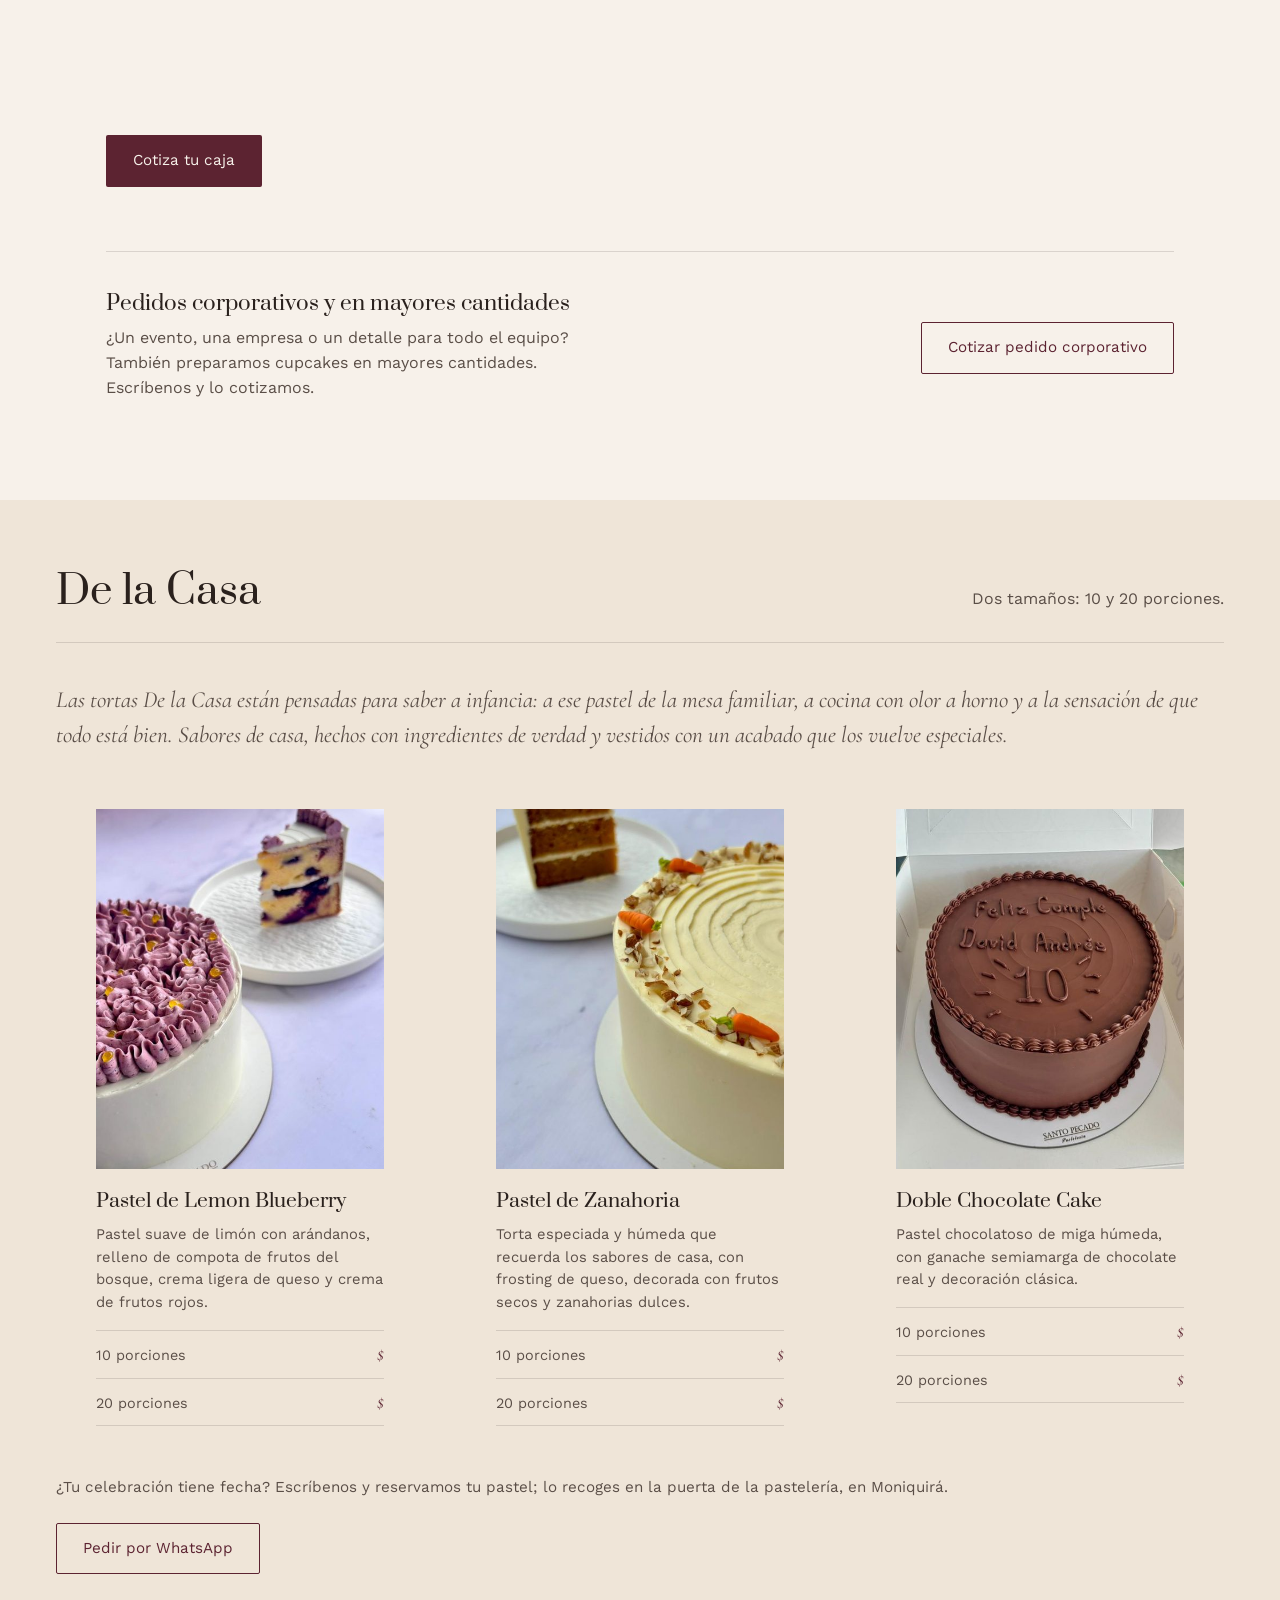
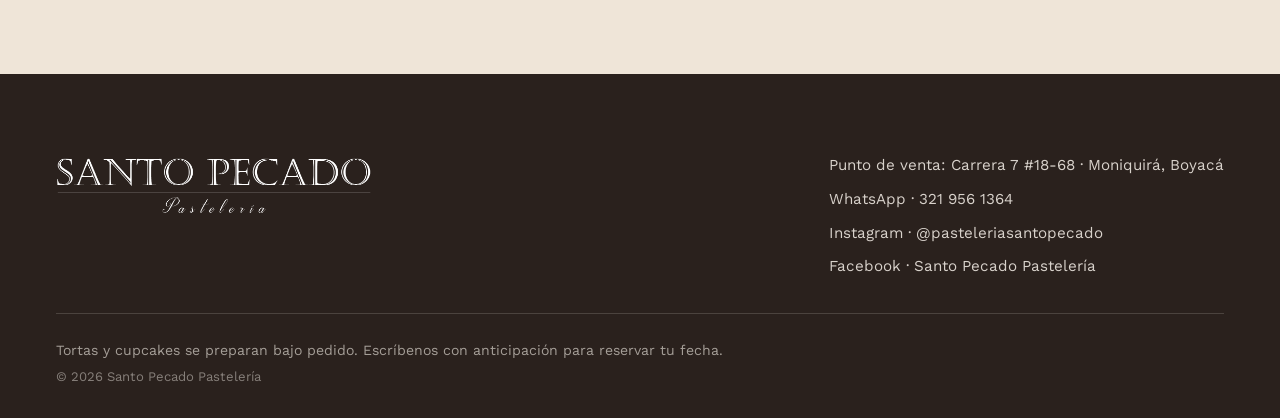
==== commit edd942c2: "Add files via upload" ====
--- a/productos.html
+++ b/productos.html
@@ -78,16 +78,46 @@
       <h3>Inspiración para tu caja</h3>
       <p>Estas fotos son solo una guía de lo que podemos hacer. Cada diseño lo creamos a mano y a tu medida, por eso no podemos replicar diseños de otras personas ni imágenes creadas con inteligencia artificial. Cuéntanos tu idea, tu tema y tus colores, y la hacemos tuya.</p>
     </div>
-    <div class="cc-gallery">
-      <img src="assets/cupcakes/cc-rojo-cumple.jpg" alt="Cupcakes personalizados de cumpleaños en rojo con globo, corazón y regalo" loading="lazy">
-      <img src="assets/cupcakes/cc-vaquero.jpg" alt="Cupcakes personalizados temática vaquera con vaquitas y sombrero" loading="lazy">
-      <img src="assets/cupcakes/cc-medico.jpg" alt="Cupcakes personalizados temática médica en azul con estetoscopio" loading="lazy">
-      <img src="assets/cupcakes/cc-bobesponja.jpg" alt="Cupcakes personalizados de Bob Esponja en amarillo y azul" loading="lazy">
-      <img src="assets/cupcakes/cc-verde-30.jpg" alt="Cupcakes personalizados de cumpleaños número 30 en verde y dorado" loading="lazy">
-      <img src="assets/cupcakes/cc-arte.jpg" alt="Cupcakes personalizados temática de arte con paleta de pintor y crayones" loading="lazy">
-      <img src="assets/cupcakes/cc-medicina.jpg" alt="Cupcakes personalizados temática de medicina con pastillas y botiquín" loading="lazy">
-      <img src="assets/cupcakes/cc-sencillo.jpg" alt="Cupcakes sencillos en tonos rosa y verde con sello de feliz cumpleaños" loading="lazy">
-      <img src="assets/cupcakes/cc-rojo-30.jpg" alt="Cupcakes personalizados de cumpleaños número 30 en rojo y dorado" loading="lazy">
+    <div class="cc-group">
+      <div class="cc-group-head">
+        <h4>Caja sencilla</h4>
+        <p>Crema en tonos pastel, con detalles delicados.</p>
+      </div>
+      <div class="cc-tiles cols-4">
+        <img src="assets/cupcakes/g-sencilla-morado.jpg" alt="Cupcakes en crema lila y rosa pálido con perlas doradas" width="900" height="900" loading="lazy">
+        <img src="assets/cupcakes/g-sencilla-rosa.jpg" alt="Caja de cupcakes en crema rosa y blanca con pequeñas rosas" width="900" height="900" loading="lazy">
+        <img src="assets/cupcakes/g-sencilla-verde.jpg" alt="Caja de cupcakes en crema verde y marfil con sello de feliz cumpleaños" width="900" height="900" loading="lazy">
+        <img src="assets/cupcakes/g-sencilla-recuperate.jpg" alt="Caja de cupcakes en crema blanca, verde menta y aguamarina con mensaje de recupérate pronto" width="900" height="900" loading="lazy">
+      </div>
+    </div>
+
+    <div class="cc-group">
+      <div class="cc-group-head">
+        <h4>Cajas temáticas para celebrar</h4>
+        <p>Cumpleaños y fechas del corazón, en fondant a tu medida.</p>
+      </div>
+      <div class="cc-tiles cols-3">
+        <img src="assets/cupcakes/g-cumple-rojo.jpg" alt="Cupcakes de cumpleaños en rojo con regalo, corazón, globo y letrero de happy birthday" width="900" height="900" loading="lazy">
+        <img src="assets/cupcakes/g-cumple-rojo30.jpg" alt="Cupcakes de cumpleaños número 30 en rojo vino con flores y números dorados" width="900" height="900" loading="lazy">
+        <img src="assets/cupcakes/g-cumple-verde30.jpg" alt="Cupcakes de cumpleaños número 30 en verde menta con flor rosa y detalles dorados" width="900" height="900" loading="lazy">
+        <img src="assets/cupcakes/g-cumple-vaquero.jpg" alt="Cupcakes de temática vaquera con toritos, sombrero y número 75" width="900" height="900" loading="lazy">
+        <img src="assets/cupcakes/g-cumple-bob.jpg" alt="Cupcakes de cumpleaños con personaje amarillo de esponja marina en azul y amarillo" width="900" height="900" loading="lazy">
+        <img src="assets/cupcakes/g-amor.jpg" alt="Cupcakes de amor con corazones rosados y mensaje te amo" width="900" height="900" loading="lazy">
+      </div>
+    </div>
+
+    <div class="cc-group">
+      <div class="cc-group-head">
+        <h4>Oficios y pasiones</h4>
+        <p>Para quien ama lo que hace: la medicina, la enseñanza, el arte.</p>
+      </div>
+      <div class="cc-tiles bento">
+        <img src="assets/cupcakes/g-oficio-medico2.jpg" alt="Cupcakes de temática médica en azul con estetoscopio y latido" width="900" height="900" class="o2" loading="lazy">
+        <img src="assets/cupcakes/g-oficio-medicina.jpg" alt="Cupcakes de medicina con botiquín, mascarilla y pastillas" width="900" height="900" class="o3" loading="lazy">
+        <img src="assets/cupcakes/g-oficio-profe.jpg" alt="Cupcakes para profesores con manzanas, libro, regla y paleta de arte" width="900" height="900" class="feat o4" loading="lazy">
+        <img src="assets/cupcakes/g-oficio-arte.jpg" alt="Cupcakes de arte con paletas de pintor, tubos de pintura y crayolas" width="1200" height="800" class="wide o1" loading="lazy">
+        <img src="assets/cupcakes/g-oficio-medico1.jpg" alt="Cupcakes de temática médica con bata blanca, jeringa y electrocardiograma" width="1200" height="800" class="wide o5" loading="lazy">
+      </div>
     </div>
 
     <a href="https://wa.me/573219561364?text=Hola%2C%20quiero%20cotizar%20una%20caja%20de%20cupcakes" class="btn btn-primary-dark" target="_blank" rel="noopener">Cotiza tu caja</a>
@@ -158,13 +188,13 @@
       <img src="assets/logo-light.png" alt="Santo Pecado Pastelería" class="footer-logo">
     </div>
     <div class="footer-links">
-      <span class="footer-place">Moniquirá, Boyacá</span>
+      <span class="footer-place">Punto de venta: Carrera 7 #18-68 · Moniquirá, Boyacá</span>
       <a href="https://wa.me/573219561364" target="_blank" rel="noopener">WhatsApp · 321 956 1364</a>
       <a href="https://instagram.com/pasteleriasantopecado" target="_blank" rel="noopener">Instagram · @pasteleriasantopecado</a>
       <a href="https://www.facebook.com/" target="_blank" rel="noopener">Facebook · Santo Pecado Pastelería</a>
     </div>
   </div>
-  <p class="footer-note">Todo se prepara bajo pedido. Escríbenos con anticipación para reservar tu fecha.</p>
+  <p class="footer-note">Tortas y cupcakes se preparan bajo pedido. Escríbenos con anticipación para reservar tu fecha.</p>
   <p class="footer-copy">© 2026 Santo Pecado Pastelería</p>
 </footer>
 
--- a/styles.css
+++ b/styles.css
@@ -251,16 +251,6 @@
 .gallery-head h3 { font-size: 1.3rem; margin-bottom: 6px; }
 .gallery-head p { margin: 0; color: var(--ink-soft); font-size: 0.92rem; }
 
-.cc-gallery {
-  columns: 3 220px;
-  column-gap: 14px;
-  margin-bottom: 44px;
-}
-.cc-gallery img {
-  width: 100%;
-  margin-bottom: 14px;
-  break-inside: avoid;
-}
 
 .btn-primary-dark { background: var(--wine); color: var(--cream); }
 .btn-primary-dark:hover { background: var(--wine-dark); }
@@ -500,7 +490,6 @@
   .detalles-grid { grid-template-columns: 1fr; }
   .flavor-row { grid-template-columns: 1fr; }
   .cc-pricing { grid-template-columns: 1fr; }
-  .cc-gallery { columns: 2 160px; }
   .cookie-row { grid-template-columns: repeat(2, 1fr); }
   .cake-grid { grid-template-columns: 1fr; }
   .cake-grid .cake-card:last-child { grid-column: auto; }
@@ -523,3 +512,47 @@
 .footer-place { opacity: 0.85; font-size: 0.95rem; }
 @media (max-width: 900px) { .how-grid { grid-template-columns: 1fr 1fr; } }
 @media (max-width: 720px) { .how-grid { grid-template-columns: 1fr; } }
+
+/* ---------- Galería de cupcakes por grupos ---------- */
+
+.cc-group { margin-bottom: 52px; }
+.cc-group-head {
+  display: flex;
+  justify-content: space-between;
+  align-items: baseline;
+  flex-wrap: wrap;
+  gap: 4px 24px;
+  margin-bottom: 16px;
+}
+.cc-group-head h4 { font-family: 'Prata', serif; font-weight: 400; font-size: 1.15rem; margin: 0; }
+.cc-group-head p { margin: 0; color: var(--ink-soft); font-size: 0.9rem; }
+.cc-tiles { display: grid; gap: 12px; }
+.cc-tiles img { width: 100%; height: auto; aspect-ratio: 1 / 1; object-fit: cover; display: block; }
+.cc-tiles.cols-4 { grid-template-columns: repeat(4, 1fr); }
+.cc-tiles.cols-3 { grid-template-columns: repeat(3, 1fr); }
+.cc-tiles.bento { grid-template-columns: repeat(6, 1fr); }
+.cc-tiles.bento img { grid-column: span 2; }
+.cc-tiles.bento img.wide { grid-column: span 3; aspect-ratio: 3 / 2; }
+
+.pos-block {
+  margin-top: 48px;
+  padding-top: 30px;
+  border-top: 1px solid var(--line);
+  display: flex;
+  justify-content: space-between;
+  align-items: center;
+  flex-wrap: wrap;
+  gap: 20px 40px;
+}
+.pos-block h3 { font-size: 1.2rem; margin-bottom: 6px; }
+.pos-block p { margin: 0; color: var(--ink-soft); max-width: 56ch; }
+
+@media (max-width: 720px) {
+  .cc-tiles.cols-4, .cc-tiles.cols-3 { grid-template-columns: repeat(2, 1fr); }
+  .cc-tiles.bento { grid-template-columns: repeat(2, 1fr); }
+  .cc-tiles.bento img { grid-column: auto; }
+  .cc-tiles.bento img.wide, .cc-tiles.bento img.feat { grid-column: span 2; }
+  .cc-tiles.bento img.feat { aspect-ratio: 3 / 2; }
+  .cc-tiles .o1 { order: 1; } .cc-tiles .o2 { order: 2; } .cc-tiles .o3 { order: 3; }
+  .cc-tiles .o4 { order: 4; } .cc-tiles .o5 { order: 5; }
+}
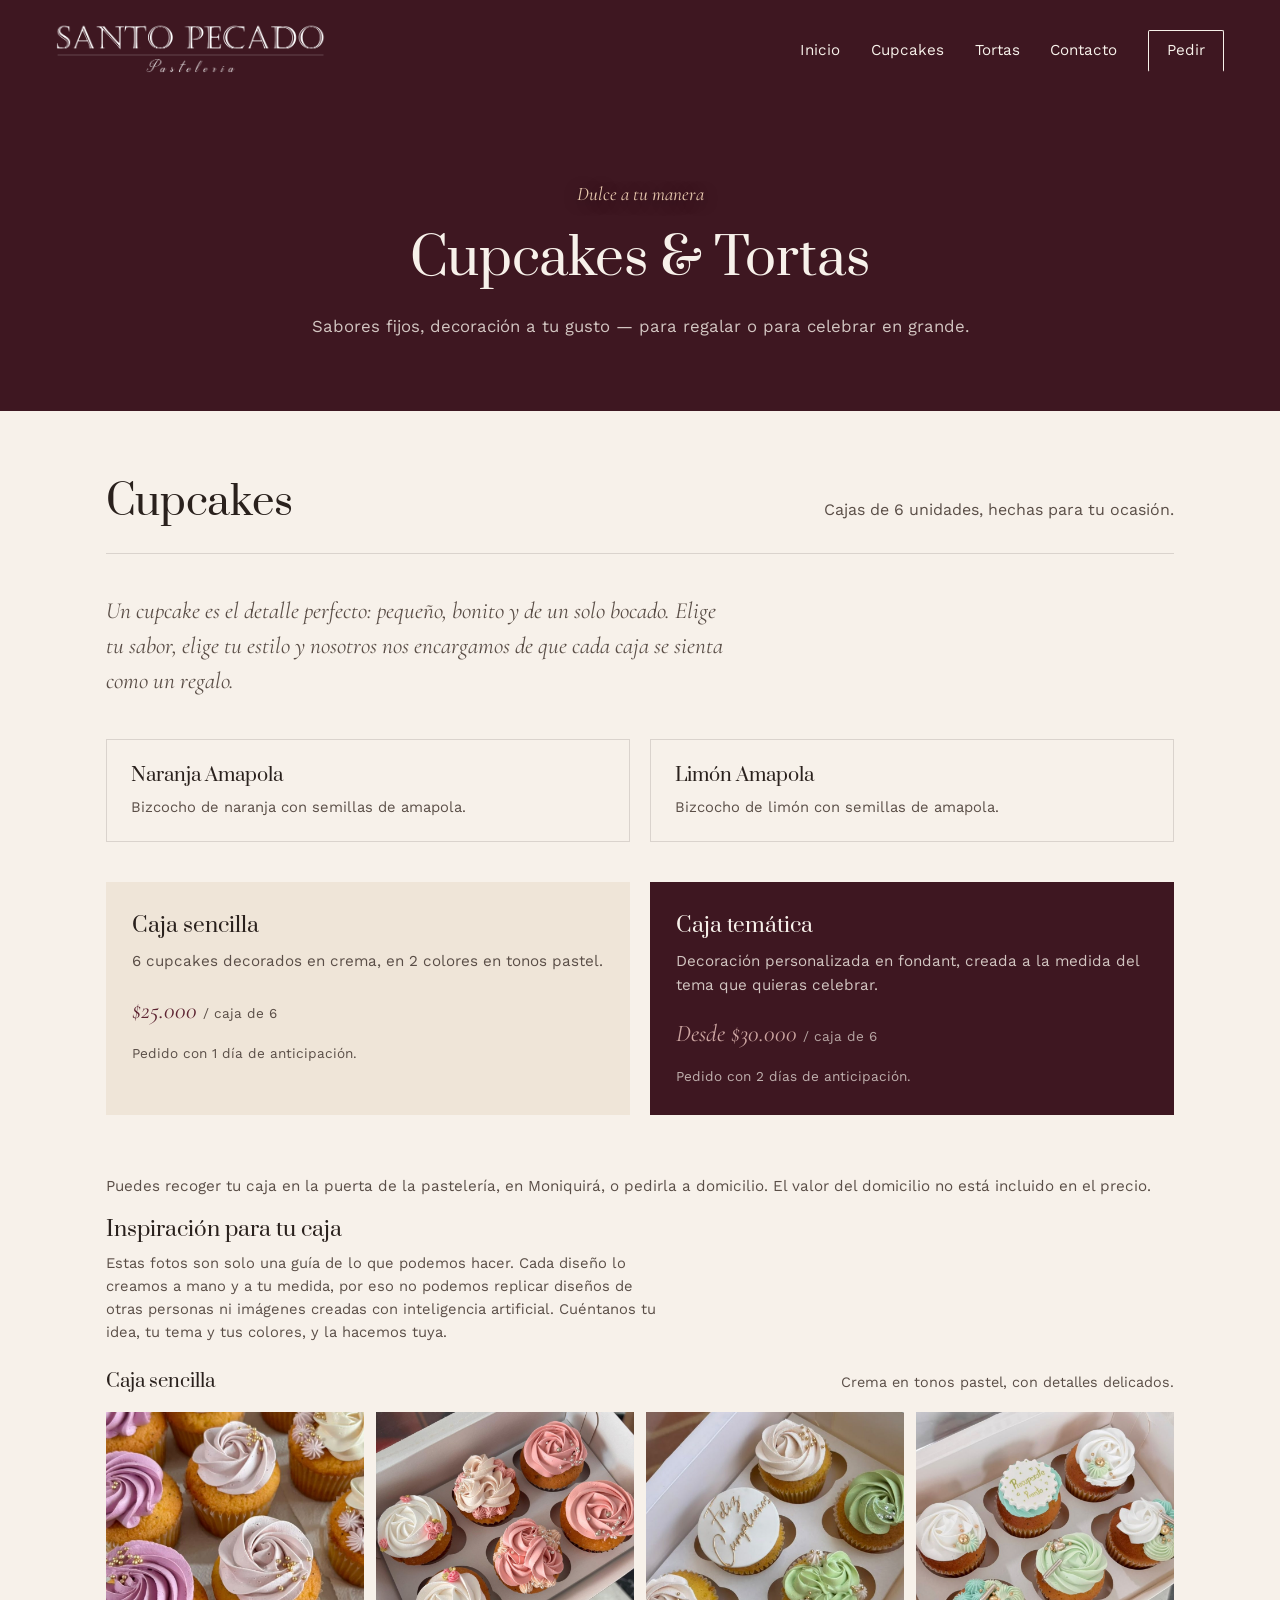
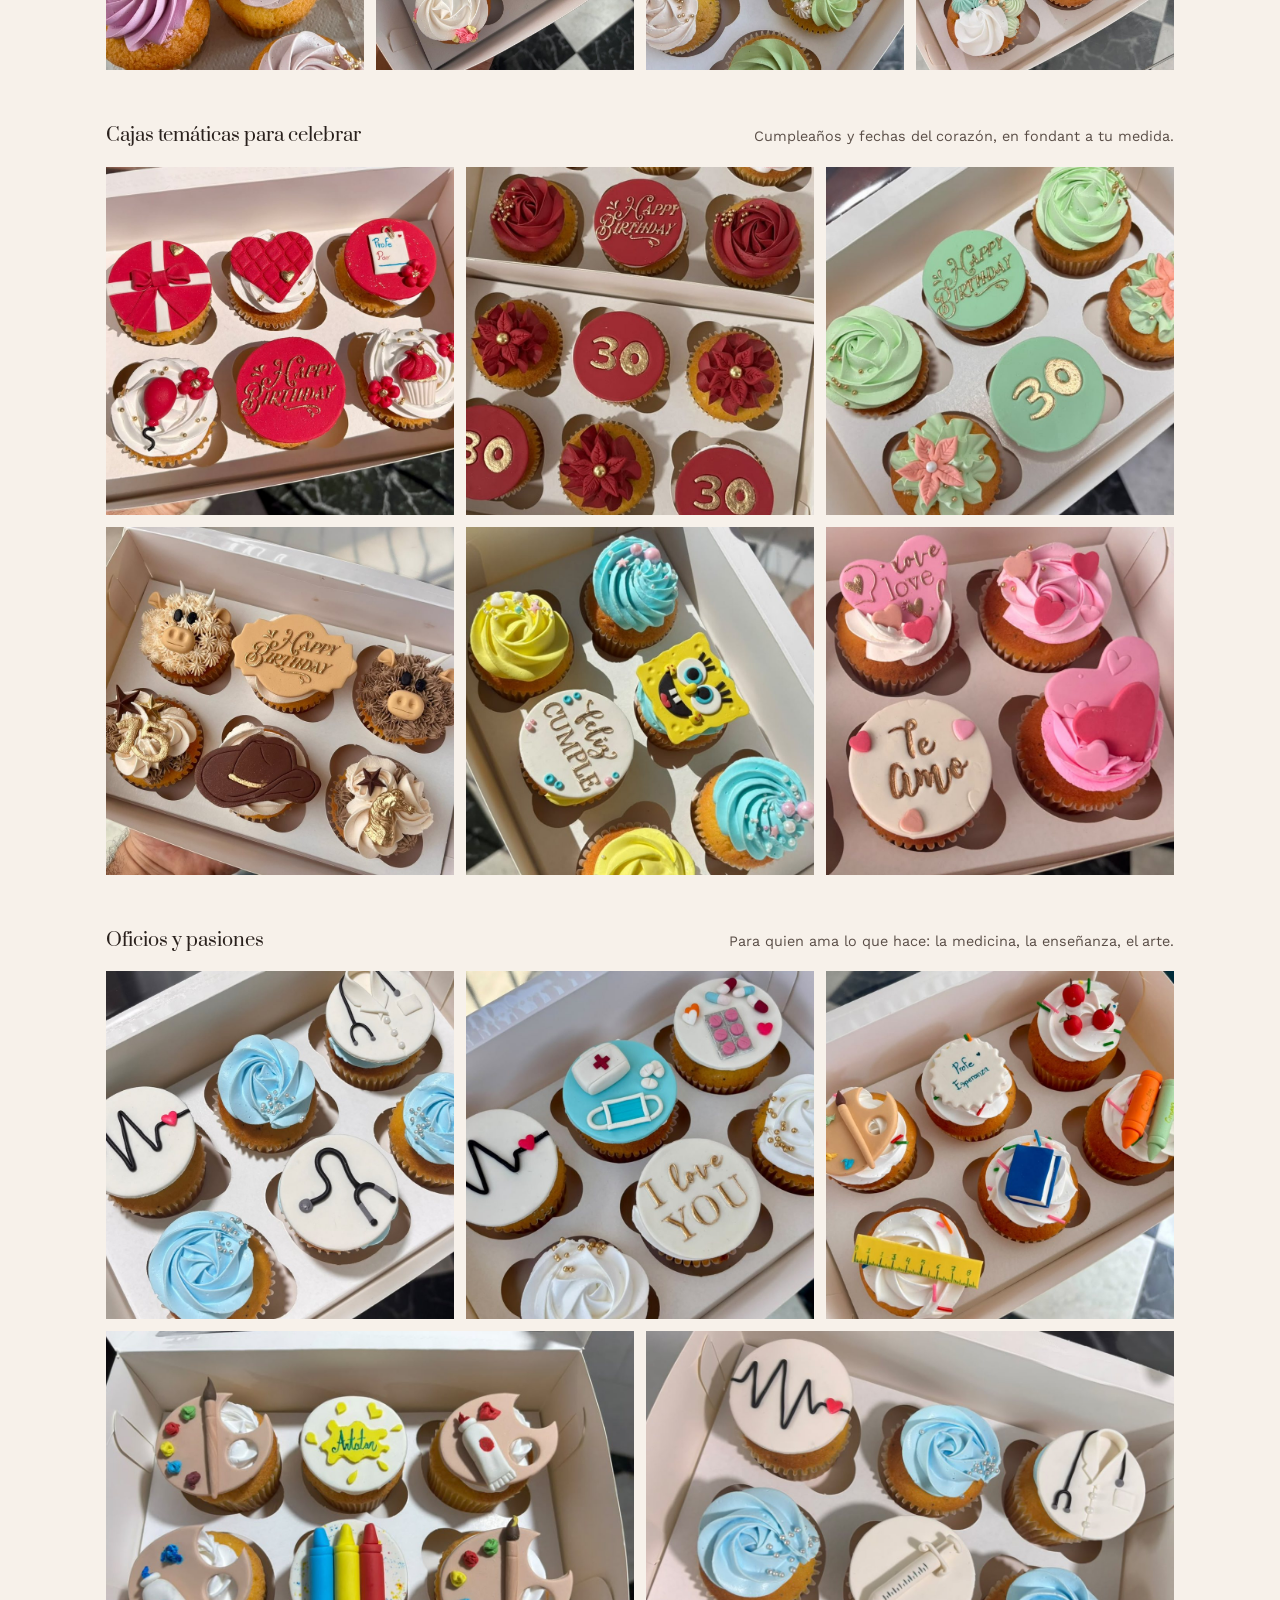
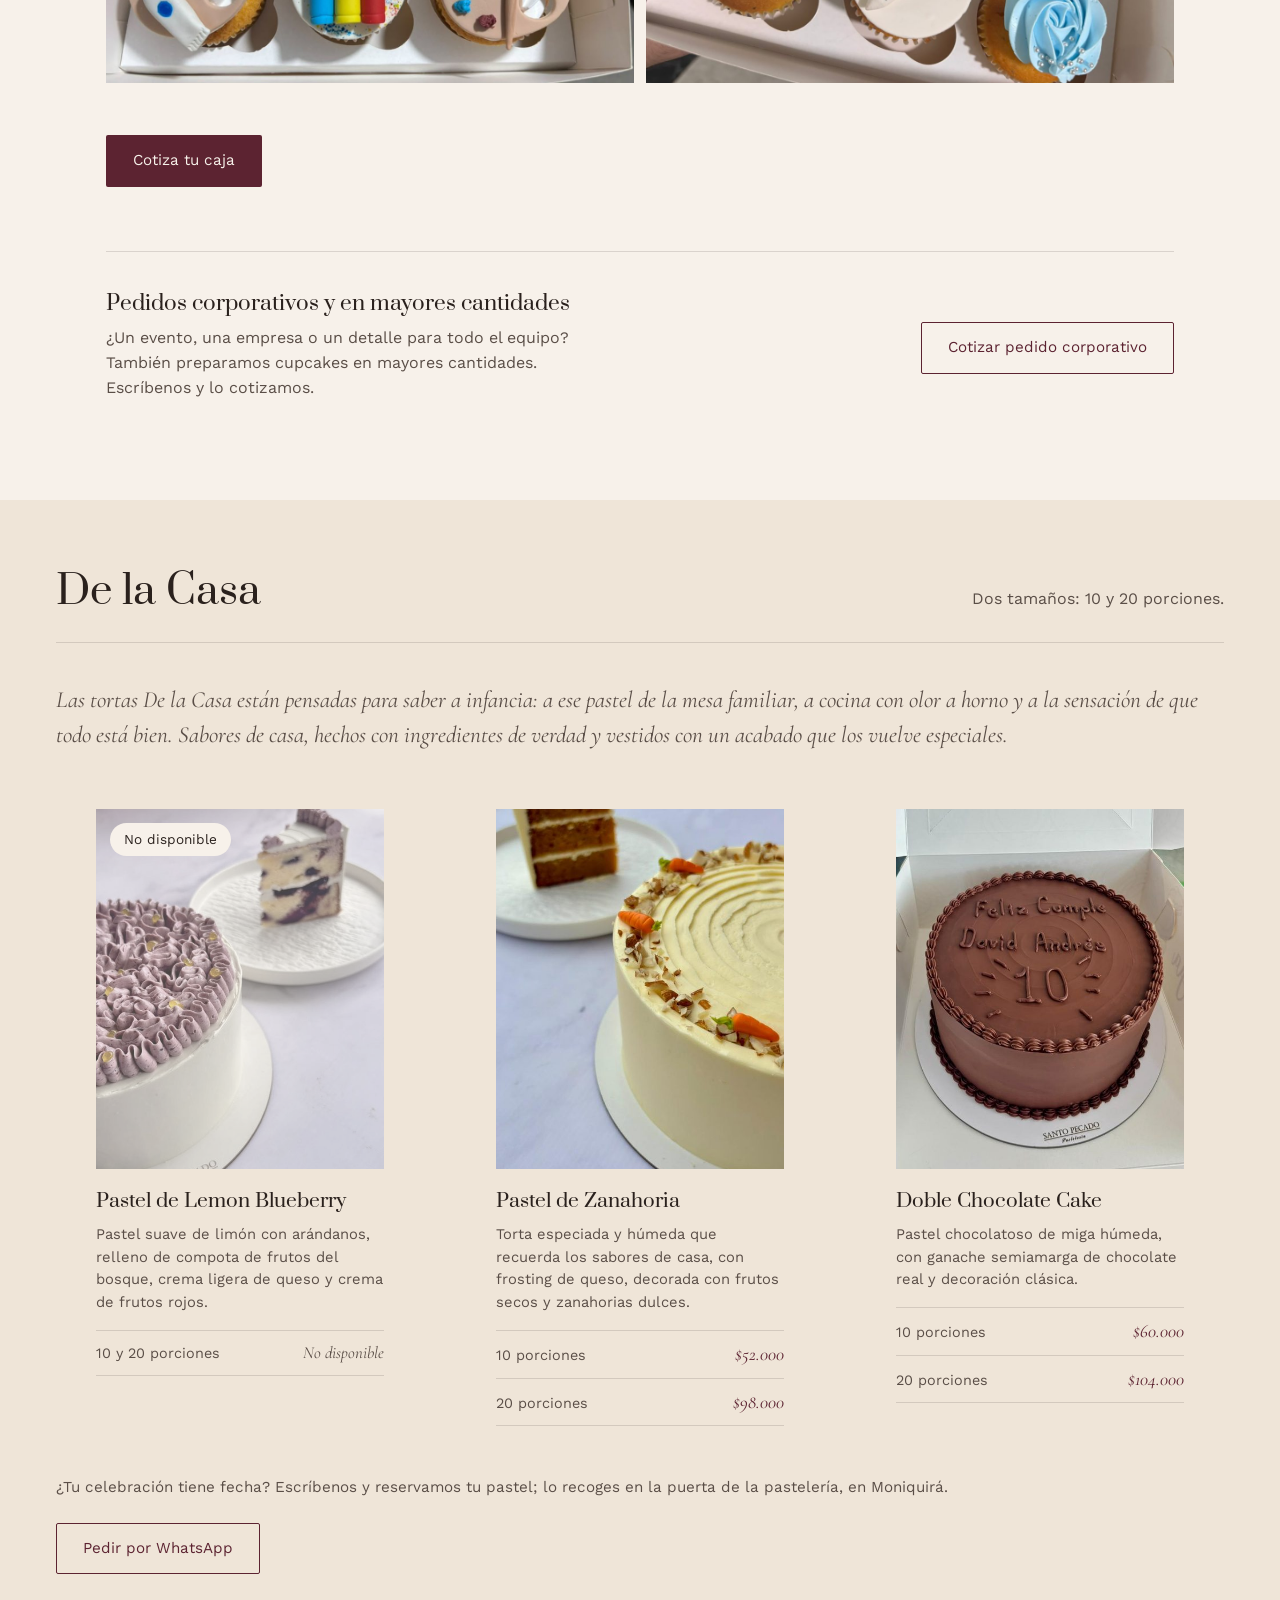
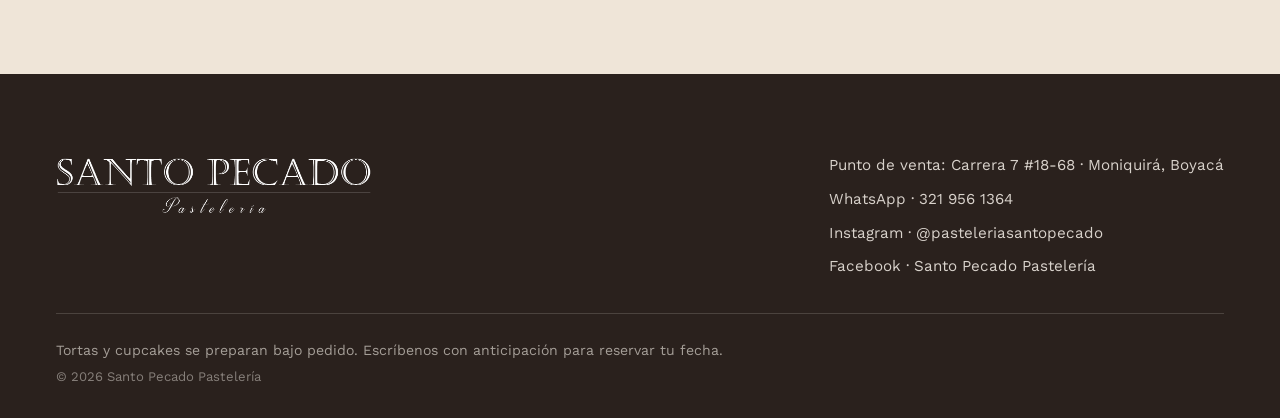
==== commit 19bd00ac: "Add files via upload" ====
--- a/productos.html
+++ b/productos.html
@@ -139,14 +139,14 @@
     <p class="section-lead">Las tortas De la Casa están pensadas para saber a infancia: a ese pastel de la mesa familiar, a cocina con olor a horno y a la sensación de que todo está bien. Sabores de casa, hechos con ingredientes de verdad y vestidos con un acabado que los vuelve especiales.</p>
     <div class="cake-grid">
 
-      <figure class="cake-card">
+      <figure class="cake-card is-unavailable">
+        <span class="cake-flag">No disponible</span>
         <img src="assets/torta-limonarandano.jpg" alt="Pastel de Lemon Blueberry con crema de frutos rojos" loading="lazy">
         <figcaption>
           <h3>Pastel de Lemon Blueberry</h3>
           <p>Pastel suave de limón con arándanos, relleno de compota de frutos del bosque, crema ligera de queso y crema de frutos rojos.</p>
           <ul class="cake-sizes">
-            <li><span>10 porciones</span><span class="price-slot">$</span></li>
-            <li><span>20 porciones</span><span class="price-slot">$</span></li>
+            <li class="is-off"><span>10 y 20 porciones</span><span class="price-slot">No disponible</span></li>
           </ul>
         </figcaption>
       </figure>
@@ -157,8 +157,8 @@
           <h3>Pastel de Zanahoria</h3>
           <p>Torta especiada y húmeda que recuerda los sabores de casa, con frosting de queso, decorada con frutos secos y zanahorias dulces.</p>
           <ul class="cake-sizes">
-            <li><span>10 porciones</span><span class="price-slot">$</span></li>
-            <li><span>20 porciones</span><span class="price-slot">$</span></li>
+            <li><span>10 porciones</span><span class="price-slot">$52.000</span></li>
+            <li><span>20 porciones</span><span class="price-slot">$98.000</span></li>
           </ul>
         </figcaption>
       </figure>
@@ -169,8 +169,8 @@
           <h3>Doble Chocolate Cake</h3>
           <p>Pastel chocolatoso de miga húmeda, con ganache semiamarga de chocolate real y decoración clásica.</p>
           <ul class="cake-sizes">
-            <li><span>10 porciones</span><span class="price-slot">$</span></li>
-            <li><span>20 porciones</span><span class="price-slot">$</span></li>
+            <li><span>10 porciones</span><span class="price-slot">$60.000</span></li>
+            <li><span>20 porciones</span><span class="price-slot">$104.000</span></li>
           </ul>
         </figcaption>
       </figure>
--- a/styles.css
+++ b/styles.css
@@ -467,6 +467,80 @@
 }
 
 @media (max-width: 720px) {
+  .detalles-grid { grid-template-columns: 1fr; }
+  .flavor-row { grid-template-columns: 1fr; }
+  .cc-pricing { grid-template-columns: 1fr; }
+  .cookie-row { grid-template-columns: repeat(2, 1fr); }
+  .cake-grid { grid-template-columns: 1fr; }
+  .cake-grid .cake-card:last-child { grid-column: auto; }
+  .cake-grid .cake-card:last-child img { aspect-ratio: 4/5; }
+  .medida-grid { grid-template-columns: 1fr; }
+  .footer-main { flex-direction: column; }
+}
+
+/* ---------- Cómo pedir y lugar ---------- */
+
+.how-grid {
+  display: grid;
+  grid-template-columns: repeat(4, 1fr);
+  gap: clamp(20px, 3vw, 36px);
+}
+.how-item { border-top: 1px solid var(--line); padding-top: 18px; }
+.how-item h3 { font-size: 1.1rem; margin-bottom: 8px; }
+.how-item p { margin: 0; color: var(--ink-soft); font-size: 0.92rem; }
+.how-cta { margin-top: 40px; }
+.footer-place { opacity: 0.85; font-size: 0.95rem; }
+@media (max-width: 900px) { .how-grid { grid-template-columns: 1fr 1fr; } }
+@media (max-width: 720px) { .how-grid { grid-template-columns: 1fr; } }
+
+/* ---------- Galería de cupcakes por grupos ---------- */
+
+.cc-group { margin-bottom: 52px; }
+.cc-group-head {
+  display: flex;
+  justify-content: space-between;
+  align-items: baseline;
+  flex-wrap: wrap;
+  gap: 4px 24px;
+  margin-bottom: 16px;
+}
+.cc-group-head h4 { font-family: 'Prata', serif; font-weight: 400; font-size: 1.15rem; margin: 0; }
+.cc-group-head p { margin: 0; color: var(--ink-soft); font-size: 0.9rem; }
+.cc-tiles { display: grid; gap: 12px; }
+.cc-tiles img { width: 100%; height: auto; aspect-ratio: 1 / 1; object-fit: cover; display: block; }
+.cc-tiles.cols-4 { grid-template-columns: repeat(4, 1fr); }
+.cc-tiles.cols-3 { grid-template-columns: repeat(3, 1fr); }
+.cc-tiles.bento { grid-template-columns: repeat(6, 1fr); }
+.cc-tiles.bento img { grid-column: span 2; }
+.cc-tiles.bento img.wide { grid-column: span 3; aspect-ratio: 3 / 2; }
+
+.pos-block {
+  margin-top: 48px;
+  padding-top: 30px;
+  border-top: 1px solid var(--line);
+  display: flex;
+  justify-content: space-between;
+  align-items: center;
+  flex-wrap: wrap;
+  gap: 20px 40px;
+}
+.pos-block h3 { font-size: 1.2rem; margin-bottom: 6px; }
+.pos-block p { margin: 0; color: var(--ink-soft); max-width: 56ch; }
+
+@media (max-width: 720px) {
+  .cc-tiles.cols-4, .cc-tiles.cols-3 { grid-template-columns: repeat(2, 1fr); }
+  .cc-tiles.bento { grid-template-columns: repeat(2, 1fr); }
+  .cc-tiles.bento img { grid-column: auto; }
+  .cc-tiles.bento img.wide, .cc-tiles.bento img.feat { grid-column: span 2; }
+  .cc-tiles.bento img.feat { aspect-ratio: 3 / 2; }
+  .cc-tiles .o1 { order: 1; } .cc-tiles .o2 { order: 2; } .cc-tiles .o3 { order: 3; }
+  .cc-tiles .o4 { order: 4; } .cc-tiles .o5 { order: 5; }
+}
+
+/* ---------- Menú tipo cajón desde 1080px (evita que el menú se apriete) ---------- */
+
+.site-nav a { white-space: nowrap; }
+@media (max-width: 1080px) {
   .nav-toggle { display: flex; }
   .site-nav {
     position: fixed;
@@ -486,73 +560,173 @@
   .site-nav.open { transform: translateX(0); }
   .site-nav a { color: var(--cream); font-size: 1.1rem; }
   .nav-cta { align-self: flex-start; }
-
-  .detalles-grid { grid-template-columns: 1fr; }
-  .flavor-row { grid-template-columns: 1fr; }
-  .cc-pricing { grid-template-columns: 1fr; }
-  .cookie-row { grid-template-columns: repeat(2, 1fr); }
-  .cake-grid { grid-template-columns: 1fr; }
-  .cake-grid .cake-card:last-child { grid-column: auto; }
-  .cake-grid .cake-card:last-child img { aspect-ratio: 4/5; }
-  .medida-grid { grid-template-columns: 1fr; }
-  .footer-main { flex-direction: column; }
-}
-
-/* ---------- Cómo pedir y lugar ---------- */
-
-.how-grid {
-  display: grid;
-  grid-template-columns: repeat(4, 1fr);
-  gap: clamp(20px, 3vw, 36px);
-}
-.how-item { border-top: 1px solid var(--line); padding-top: 18px; }
-.how-item h3 { font-size: 1.1rem; margin-bottom: 8px; }
-.how-item p { margin: 0; color: var(--ink-soft); font-size: 0.92rem; }
-.how-cta { margin-top: 40px; }
-.footer-place { opacity: 0.85; font-size: 0.95rem; }
-@media (max-width: 900px) { .how-grid { grid-template-columns: 1fr 1fr; } }
-@media (max-width: 720px) { .how-grid { grid-template-columns: 1fr; } }
-
-/* ---------- Galería de cupcakes por grupos ---------- */
-
-.cc-group { margin-bottom: 52px; }
-.cc-group-head {
-  display: flex;
-  justify-content: space-between;
-  align-items: baseline;
-  flex-wrap: wrap;
-  gap: 4px 24px;
+}
+
+/* ---------- Colección de temporada ---------- */
+
+.season { background: var(--cream); padding: clamp(64px, 8vw, 104px) clamp(20px, 5vw, 56px); }
+.season-inner { max-width: var(--max); margin: 0 auto; }
+.season-head { text-align: center; max-width: 620px; margin: 0 auto clamp(34px, 5vw, 54px); }
+.season-badge {
+  display: inline-block;
+  font-family: 'Cormorant Garamond', serif;
+  font-style: italic;
+  font-size: 1.05rem;
+  color: var(--wine);
+  border: 1px solid var(--rose);
+  padding: 4px 18px;
+  border-radius: 999px;
   margin-bottom: 16px;
 }
-.cc-group-head h4 { font-family: 'Prata', serif; font-weight: 400; font-size: 1.15rem; margin: 0; }
-.cc-group-head p { margin: 0; color: var(--ink-soft); font-size: 0.9rem; }
-.cc-tiles { display: grid; gap: 12px; }
-.cc-tiles img { width: 100%; height: auto; aspect-ratio: 1 / 1; object-fit: cover; display: block; }
-.cc-tiles.cols-4 { grid-template-columns: repeat(4, 1fr); }
-.cc-tiles.cols-3 { grid-template-columns: repeat(3, 1fr); }
-.cc-tiles.bento { grid-template-columns: repeat(6, 1fr); }
-.cc-tiles.bento img { grid-column: span 2; }
-.cc-tiles.bento img.wide { grid-column: span 3; aspect-ratio: 3 / 2; }
-
-.pos-block {
-  margin-top: 48px;
-  padding-top: 30px;
-  border-top: 1px solid var(--line);
-  display: flex;
-  justify-content: space-between;
+.season-head h2 { font-size: clamp(2rem, 4vw, 2.8rem); margin-bottom: 12px; }
+.season-head p { color: var(--ink-soft); margin: 0 auto; max-width: 46ch; }
+.season-ornament { display: flex; justify-content: center; align-items: center; gap: 14px; margin-top: 22px; color: var(--brass); }
+.season-ornament::before, .season-ornament::after { content: ''; width: 56px; height: 1px; background: currentColor; opacity: 0.6; }
+.season-ornament svg { width: 20px; height: 20px; fill: none; stroke: currentColor; stroke-width: 1.2; stroke-linecap: round; stroke-linejoin: round; }
+
+.season-grid { display: grid; grid-template-columns: 1fr 1fr; gap: clamp(18px, 2.6vw, 32px); }
+.season-card { position: relative; overflow: hidden; display: flex; flex-direction: column; background: var(--c-bg); color: var(--c-text); }
+.season-card.truco { --c-bg: #241A31; --c-text: #EDE6F5; --c-soft: rgba(237,230,245,0.8); --c-accent: #BFA9E0; --glow: rgba(160,130,210,0.22); }
+.season-card.otono { --c-bg: #341F14; --c-text: #F7EADB; --c-soft: rgba(247,234,219,0.8); --c-accent: #E6B47C; --glow: rgba(230,160,90,0.2); }
+.season-card::after { content: ''; position: absolute; inset: 0; pointer-events: none; background: radial-gradient(circle at 90% 100%, var(--glow), transparent 55%); }
+.season-img { aspect-ratio: 1 / 1; overflow: hidden; }
+.season-img img { width: 100%; height: 100%; object-fit: cover; display: block; transition: transform 1.2s ease; }
+.season-card:hover .season-img img { transform: scale(1.04); }
+.season-body { position: relative; z-index: 1; padding: clamp(24px, 3vw, 36px); display: flex; flex-direction: column; gap: 10px; flex: 1; }
+.season-icon { width: 28px; height: 28px; fill: none; stroke: var(--c-accent); stroke-width: 1.2; stroke-linecap: round; stroke-linejoin: round; }
+.season-card h3 { color: var(--c-text); font-size: clamp(1.7rem, 2.8vw, 2.2rem); }
+.season-line { font-family: 'Cormorant Garamond', serif; font-style: italic; font-size: 1.35rem; color: var(--c-accent); margin: 0; }
+.season-card p:not(.season-line) { margin: 0; color: var(--c-soft); font-size: 0.98rem; max-width: 44ch; }
+.season-card .btn { align-self: flex-start; margin-top: 14px; border: 1px solid var(--c-accent); color: var(--c-text); }
+.season-card .btn:hover { background: var(--c-accent); color: var(--c-bg); }
+
+/* ---------- A Medida: sabores y condiciones ---------- */
+
+.medida-info {
+  max-width: var(--max);
+  margin: 52px auto 0;
+  display: grid;
+  grid-template-columns: 1.1fr 1fr;
+  gap: clamp(28px, 5vw, 64px);
+  align-items: start;
+}
+.medida-flavors h3 { color: var(--cream); font-size: 1.3rem; margin-bottom: 16px; }
+.flavor-list { list-style: none; margin: 0; padding: 0; display: flex; flex-wrap: wrap; gap: 10px; }
+.flavor-list li {
+  display: inline-flex;
   align-items: center;
-  flex-wrap: wrap;
-  gap: 20px 40px;
-}
-.pos-block h3 { font-size: 1.2rem; margin-bottom: 6px; }
-.pos-block p { margin: 0; color: var(--ink-soft); max-width: 56ch; }
-
+  gap: 12px;
+  border: 1px solid rgba(247,241,234,0.4);
+  color: var(--cream);
+  padding: 10px 18px;
+  font-size: 0.95rem;
+}
+.flavor-list li.is-new { background: var(--rose); border-color: var(--rose); color: var(--wine-dark); font-weight: 500; }
+.new-tag {
+  font-family: 'Cormorant Garamond', serif;
+  font-style: italic;
+  font-weight: 500;
+  font-size: 1.05rem;
+  padding-left: 12px;
+  border-left: 1px solid rgba(62,23,33,0.35);
+}
+.medida-terms { display: grid; gap: 22px; }
+.medida-terms .term { border-top: 1px solid rgba(247,241,234,0.25); padding-top: 14px; }
+.medida-terms h4 { font-family: 'Prata', serif; font-weight: 400; font-size: 1.05rem; color: var(--cream); margin: 0 0 6px; }
+.medida-terms p { margin: 0; color: rgba(247,241,234,0.8); font-size: 0.95rem; }
+
+/* ---------- Pantalla de entrada ---------- */
+
+.intro-gate {
+  display: none;
+  position: fixed;
+  inset: 0;
+  z-index: 200;
+  background: #1c1114;
+  overflow: hidden;
+  touch-action: none;
+  cursor: pointer;
+  transition: transform 1.1s cubic-bezier(0.77, 0, 0.18, 1);
+}
+html.intro-on .intro-gate { display: block; }
+html.intro-on, html.intro-on body { overflow: hidden; height: 100%; }
+.intro-gate.open { transform: translateY(-100%); }
+
+.intro-bg {
+  position: absolute; inset: 0;
+  width: 100%; height: 100%;
+  object-fit: cover;
+  object-position: center 30%;
+  animation: introZoom 14s ease-out both;
+}
+.intro-scrim { position: absolute; inset: 0; background: linear-gradient(180deg, rgba(20,10,13,0.5) 0%, rgba(20,10,13,0.35) 45%, rgba(20,10,13,0.72) 100%); }
+.intro-content { position: absolute; inset: 0; display: flex; align-items: center; justify-content: center; z-index: 2; padding: 0 24px; }
+.intro-logo { width: min(82vw, 560px); height: auto; filter: drop-shadow(0 4px 24px rgba(0,0,0,0.45)); animation: introRise 1.4s ease 0.3s both; }
+.intro-bottom { position: absolute; left: 0; right: 0; bottom: clamp(34px, 8vh, 72px); z-index: 3; display: flex; justify-content: center; animation: introFade 1s ease 1.3s both; }
+.intro-prompt {
+  background: none; border: none; cursor: pointer;
+  color: var(--cream);
+  display: flex; flex-direction: column; align-items: center; gap: 14px;
+  font-family: 'Cormorant Garamond', serif;
+  font-style: italic;
+  font-size: 1.35rem;
+  padding: 10px 20px;
+  text-shadow: 0 2px 14px rgba(0,0,0,0.5);
+}
+.intro-prompt:focus-visible { outline: 1px solid var(--cream); outline-offset: 4px; }
+.intro-chevron {
+  width: 14px; height: 14px;
+  border-right: 1px solid var(--cream);
+  border-bottom: 1px solid var(--cream);
+  transform: rotate(45deg);
+  animation: introBob 1.9s ease-in-out infinite;
+}
+
+@keyframes introZoom { from { transform: scale(1.08); } to { transform: scale(1); } }
+@keyframes introRise { from { opacity: 0; transform: translateY(18px); } to { opacity: 1; transform: translateY(0); } }
+@keyframes introFade { from { opacity: 0; } to { opacity: 1; } }
+@keyframes introBob { 0%, 100% { transform: rotate(45deg) translate(0, 0); opacity: 0.55; } 50% { transform: rotate(45deg) translate(5px, 5px); opacity: 1; } }
+
+@media (max-width: 900px) {
+  .medida-info { grid-template-columns: 1fr; }
+}
 @media (max-width: 720px) {
-  .cc-tiles.cols-4, .cc-tiles.cols-3 { grid-template-columns: repeat(2, 1fr); }
-  .cc-tiles.bento { grid-template-columns: repeat(2, 1fr); }
-  .cc-tiles.bento img { grid-column: auto; }
-  .cc-tiles.bento img.wide, .cc-tiles.bento img.feat { grid-column: span 2; }
-  .cc-tiles.bento img.feat { aspect-ratio: 3 / 2; }
-  .cc-tiles .o1 { order: 1; } .cc-tiles .o2 { order: 2; } .cc-tiles .o3 { order: 3; }
-  .cc-tiles .o4 { order: 4; } .cc-tiles .o5 { order: 5; }
-}
+  .season-grid { grid-template-columns: 1fr; }
+}
+
+/* ---------- Merengues de temporada y torta no disponible ---------- */
+
+.season-card.merengue { --c-bg: #F2E1D2; --c-text: var(--ink); --c-soft: var(--ink-soft); --c-accent: var(--wine); --glow: rgba(205,166,162,0.38); }
+.season-wide { grid-column: 1 / -1; flex-direction: row; }
+.season-mosaic {
+  flex: 0 0 min(46%, 520px);
+  display: grid;
+  grid-template-columns: 9fr 8fr;
+  grid-template-rows: 1fr 1fr;
+  gap: 6px;
+  aspect-ratio: 17 / 16;
+}
+.season-mosaic img { width: 100%; height: 100%; object-fit: cover; display: block; min-height: 0; }
+.season-mosaic img:first-child { grid-row: 1 / span 2; }
+.season-wide .season-body { justify-content: center; }
+.season-card p.season-price { font-family: 'Cormorant Garamond', serif; font-style: italic; font-size: 1.8rem; color: var(--c-accent); margin-top: 6px; max-width: none; }
+.season-card p.season-price small { font-size: 1.05rem; color: var(--c-soft); }
+
+.cake-card.is-unavailable { position: relative; }
+.cake-card.is-unavailable img { filter: grayscale(0.5); opacity: 0.7; }
+.cake-flag {
+  position: absolute;
+  top: 14px; left: 14px;
+  z-index: 2;
+  background: var(--cream);
+  color: var(--ink);
+  font-size: 0.85rem;
+  padding: 6px 14px;
+  border-radius: 999px;
+}
+.cake-sizes li.is-off .price-slot { color: var(--ink-soft); font-size: 1.05rem; }
+
+@media (max-width: 720px) {
+  .season-wide { flex-direction: column; }
+  .season-mosaic { flex: none; width: 100%; }
+}
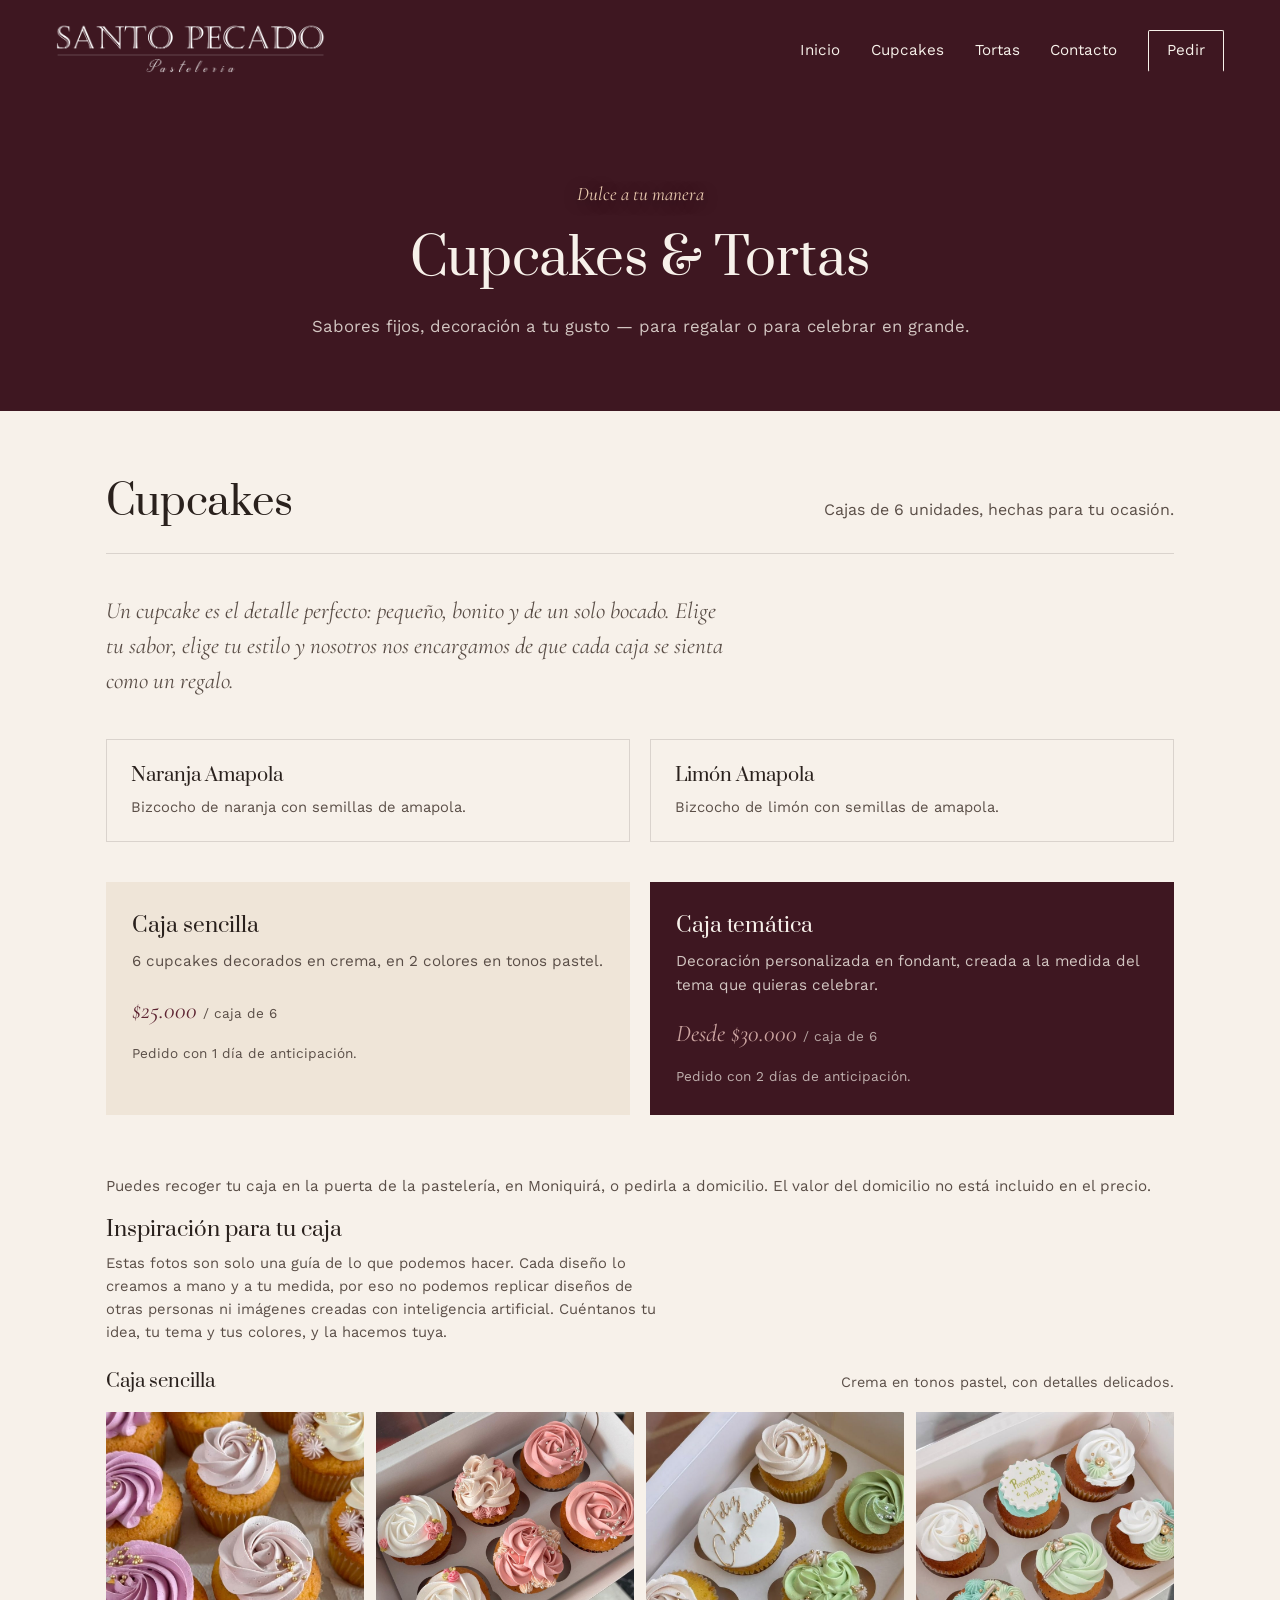
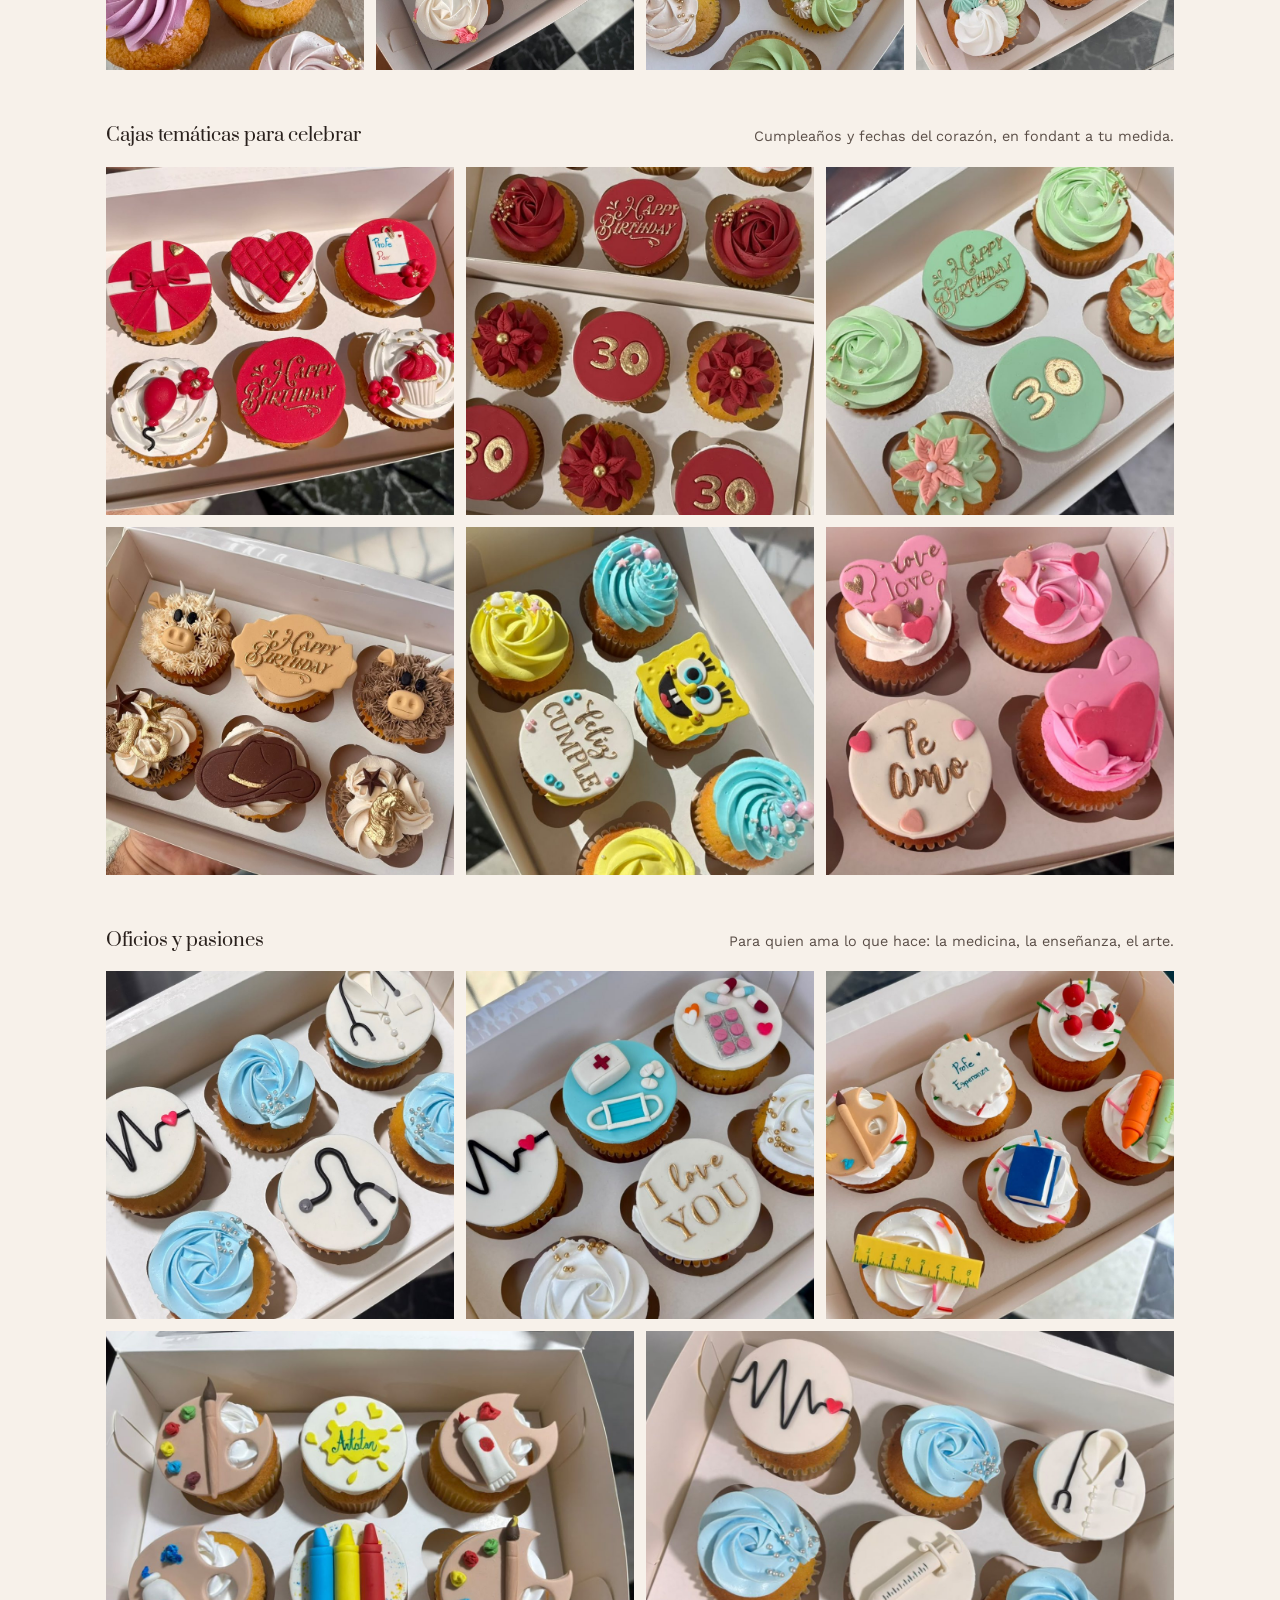
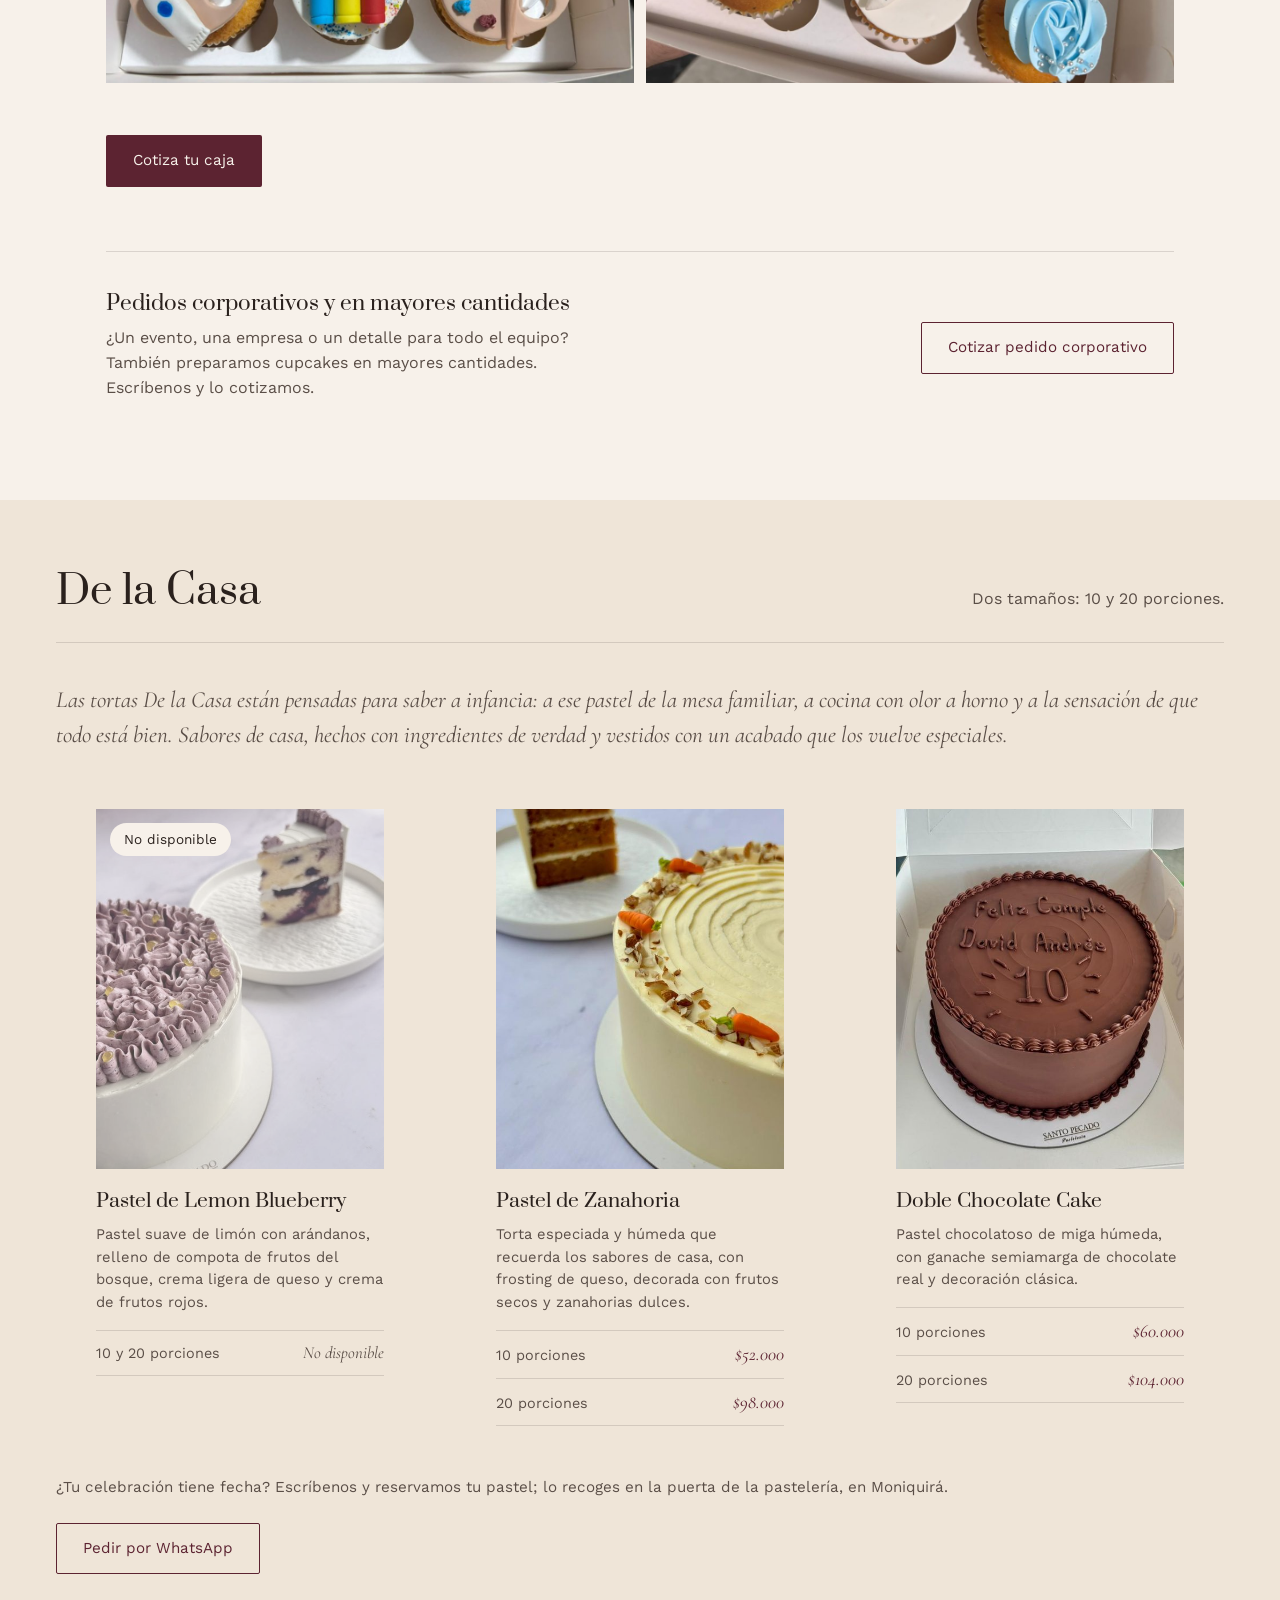
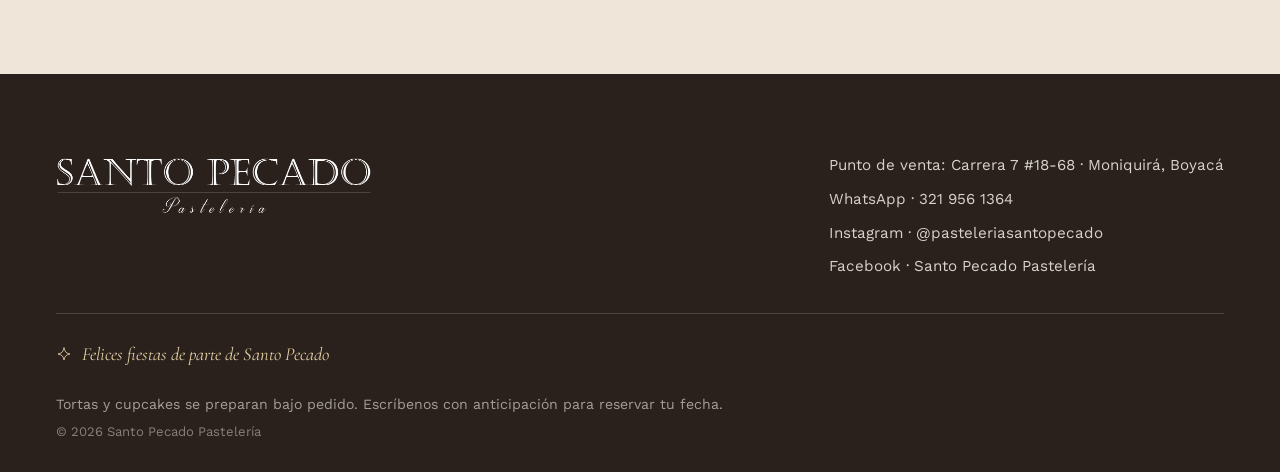
==== commit 01c5615b: "Add files via upload" ====
--- a/productos.html
+++ b/productos.html
@@ -194,6 +194,7 @@
       <a href="https://www.facebook.com/" target="_blank" rel="noopener">Facebook · Santo Pecado Pastelería</a>
     </div>
   </div>
+  <p class="footer-fiestas"><svg viewBox="0 0 24 24"><path d="M12 3c.8 5.4 3.6 8.2 9 9-5.4.8-8.2 3.6-9 9-.8-5.4-3.6-8.2-9-9 5.4-.8 8.2-3.6 9-9z"/></svg><span>Felices fiestas de parte de Santo Pecado</span></p>
   <p class="footer-note">Tortas y cupcakes se preparan bajo pedido. Escríbenos con anticipación para reservar tu fecha.</p>
   <p class="footer-copy">© 2026 Santo Pecado Pastelería</p>
 </footer>
--- a/styles.css
+++ b/styles.css
@@ -696,21 +696,6 @@
 
 /* ---------- Merengues de temporada y torta no disponible ---------- */
 
-.season-card.merengue { --c-bg: #F2E1D2; --c-text: var(--ink); --c-soft: var(--ink-soft); --c-accent: var(--wine); --glow: rgba(205,166,162,0.38); }
-.season-wide { grid-column: 1 / -1; flex-direction: row; }
-.season-mosaic {
-  flex: 0 0 min(46%, 520px);
-  display: grid;
-  grid-template-columns: 9fr 8fr;
-  grid-template-rows: 1fr 1fr;
-  gap: 6px;
-  aspect-ratio: 17 / 16;
-}
-.season-mosaic img { width: 100%; height: 100%; object-fit: cover; display: block; min-height: 0; }
-.season-mosaic img:first-child { grid-row: 1 / span 2; }
-.season-wide .season-body { justify-content: center; }
-.season-card p.season-price { font-family: 'Cormorant Garamond', serif; font-style: italic; font-size: 1.8rem; color: var(--c-accent); margin-top: 6px; max-width: none; }
-.season-card p.season-price small { font-size: 1.05rem; color: var(--c-soft); }
 
 .cake-card.is-unavailable { position: relative; }
 .cake-card.is-unavailable img { filter: grayscale(0.5); opacity: 0.7; }
@@ -726,7 +711,94 @@
 }
 .cake-sizes li.is-off .price-slot { color: var(--ink-soft); font-size: 1.05rem; }
 
+/* ---------- Navidad (sobrio: verde pino, latón y crema) ---------- */
+
+.hero-seasonal {
+  display: inline-flex; align-items: center; gap: 10px;
+  margin-top: 24px;
+  color: var(--cream);
+  font-size: 0.92rem;
+  padding-bottom: 3px;
+  border-bottom: 1px solid rgba(247,241,234,0.5);
+  text-shadow: 0 1px 10px rgba(0,0,0,0.45);
+}
+.hero-seasonal svg { width: 14px; height: 14px; fill: none; stroke: #E3CFA3; stroke-width: 1.3; stroke-linecap: round; stroke-linejoin: round; flex: 0 0 auto; }
+.hero-seasonal:hover { border-bottom-color: #E3CFA3; }
+
+.divider { align-items: center; gap: 12px; }
+.divider svg { width: 14px; height: 14px; fill: none; stroke: var(--brass); stroke-width: 1.3; stroke-linecap: round; stroke-linejoin: round; }
+
+.navidad { background: #22352B; color: var(--cream); padding: clamp(64px, 8vw, 104px) clamp(20px, 5vw, 56px); }
+.navidad-inner { max-width: var(--max); margin: 0 auto; }
+.navidad .season-badge { color: #E3CFA3; border-color: rgba(227,207,163,0.5); }
+.navidad .season-head h2 { color: var(--cream); }
+.navidad .season-head p { color: rgba(247,241,234,0.82); }
+.navidad .season-ornament { color: #C9AE7C; }
+
+.navidad-grid { display: grid; grid-template-columns: 1.05fr 1fr; gap: clamp(28px, 5vw, 64px); align-items: start; }
+.navidad-photos { display: grid; grid-template-columns: 1fr 1fr; gap: 12px; }
+.navidad-photos figure { margin: 0; }
+.navidad-photos img { width: 100%; height: auto; aspect-ratio: 4 / 5; object-fit: cover; display: block; }
+.navidad-photos figcaption { margin-top: 10px; font-family: 'Cormorant Garamond', serif; font-style: italic; font-size: 1.1rem; color: rgba(247,241,234,0.82); }
+
+.navidad-info h3 { color: var(--cream); font-size: clamp(1.8rem, 3vw, 2.3rem); margin-bottom: 4px; }
+.navidad-line { font-family: 'Cormorant Garamond', serif; font-style: italic; font-size: 1.35rem; color: #E3CFA3; margin: 0; }
+.navidad-price { font-family: 'Cormorant Garamond', serif; font-style: italic; font-size: 2.3rem; color: #E3CFA3; margin: 14px 0 0; line-height: 1.1; }
+.navidad-price small { font-size: 1.05rem; color: rgba(247,241,234,0.75); }
+.navidad-block { border-top: 1px solid rgba(247,241,234,0.2); padding-top: 16px; margin-top: 22px; }
+.navidad-block h4, .navidad-reserve h4 { font-family: 'Prata', serif; font-weight: 400; font-size: 1.05rem; color: var(--cream); margin: 0 0 10px; }
+.navidad-list, .navidad-steps { list-style: none; margin: 0; padding: 0; display: grid; gap: 9px; color: rgba(247,241,234,0.88); font-size: 0.96rem; }
+.navidad-list li::before { content: ''; display: inline-block; width: 5px; height: 5px; background: #C9AE7C; transform: rotate(45deg); margin-right: 12px; vertical-align: middle; }
+.navidad-steps { counter-reset: paso; }
+.navidad-steps li { counter-increment: paso; display: flex; gap: 14px; align-items: baseline; }
+.navidad-steps li::before { content: counter(paso); font-family: 'Cormorant Garamond', serif; font-style: italic; font-size: 1.35rem; color: #E3CFA3; flex: 0 0 16px; }
+.navidad-reserve { border: 1px solid rgba(227,207,163,0.45); padding: 18px 20px; margin-top: 26px; }
+.navidad-reserve h4 { color: #E3CFA3; margin-bottom: 6px; }
+.navidad-reserve p { margin: 0; color: rgba(247,241,234,0.9); font-size: 0.96rem; }
+.btn-nav { border: 1px solid #E3CFA3; color: var(--cream); margin-top: 22px; }
+.btn-nav:hover { background: #E3CFA3; color: #22352B; }
+
+.navidad-video {
+  margin-top: clamp(44px, 6vw, 72px);
+  padding-top: clamp(36px, 5vw, 56px);
+  border-top: 1px solid rgba(247,241,234,0.18);
+  display: grid;
+  grid-template-columns: minmax(220px, 300px) 1fr;
+  gap: clamp(24px, 5vw, 56px);
+  align-items: center;
+}
+.navidad-video video { width: 100%; height: auto; aspect-ratio: 464 / 832; background: #111; display: block; }
+.navidad-video h3 { color: var(--cream); font-size: clamp(1.5rem, 2.6vw, 2rem); margin-bottom: 8px; }
+.navidad-video p { margin: 0; color: rgba(247,241,234,0.82); max-width: 40ch; }
+
+/* ---------- Temporada pasada ---------- */
+
+.past-season { background: var(--cream-alt); padding: clamp(56px, 7vw, 88px) clamp(20px, 5vw, 56px); }
+.past-head { text-align: center; max-width: 560px; margin: 0 auto clamp(28px, 4vw, 40px); }
+.past-badge { display: inline-block; font-family: 'Cormorant Garamond', serif; font-style: italic; font-size: 1.05rem; color: var(--ink-soft); border: 1px solid var(--line); padding: 4px 18px; border-radius: 999px; }
+.past-head h2 { font-size: clamp(1.7rem, 3.2vw, 2.3rem); margin: 14px 0 8px; }
+.past-head p { color: var(--ink-soft); margin: 0; }
+.past-grid { display: grid; grid-template-columns: 1fr 1fr; gap: clamp(16px, 2.4vw, 28px); }
+.season-card.is-past { flex-direction: row; }
+.is-past .season-img { position: relative; flex: 0 0 40%; aspect-ratio: auto; min-height: 240px; }
+.is-past .season-img img { position: absolute; inset: 0; width: 100%; height: 100%; filter: saturate(0.8); }
+.is-past .season-body { padding: clamp(18px, 2.4vw, 28px); justify-content: center; }
+.is-past h3 { font-size: clamp(1.3rem, 2vw, 1.6rem); }
+.is-past .season-line { font-size: 1.15rem; }
+.is-past p:not(.season-line) { font-size: 0.9rem; }
+
+.footer-fiestas { max-width: var(--max); margin: 26px auto 0; display: flex; align-items: center; gap: 10px; color: #E3CFA3; font-family: 'Cormorant Garamond', serif; font-style: italic; font-size: 1.15rem; }
+.footer-fiestas svg { width: 16px; height: 16px; fill: none; stroke: currentColor; stroke-width: 1.3; stroke-linecap: round; stroke-linejoin: round; }
+
+@media (max-width: 900px) {
+  .navidad-grid { grid-template-columns: 1fr; }
+  .past-grid { grid-template-columns: 1fr; }
+}
 @media (max-width: 720px) {
-  .season-wide { flex-direction: column; }
-  .season-mosaic { flex: none; width: 100%; }
-}
+  .navidad-video { grid-template-columns: 1fr; justify-items: center; text-align: center; }
+  .navidad-video video { max-width: 320px; }
+}
+@media (max-width: 560px) {
+  .season-card.is-past { flex-direction: column; }
+  .is-past .season-img { flex: none; min-height: 0; aspect-ratio: 16 / 10; }
+}
